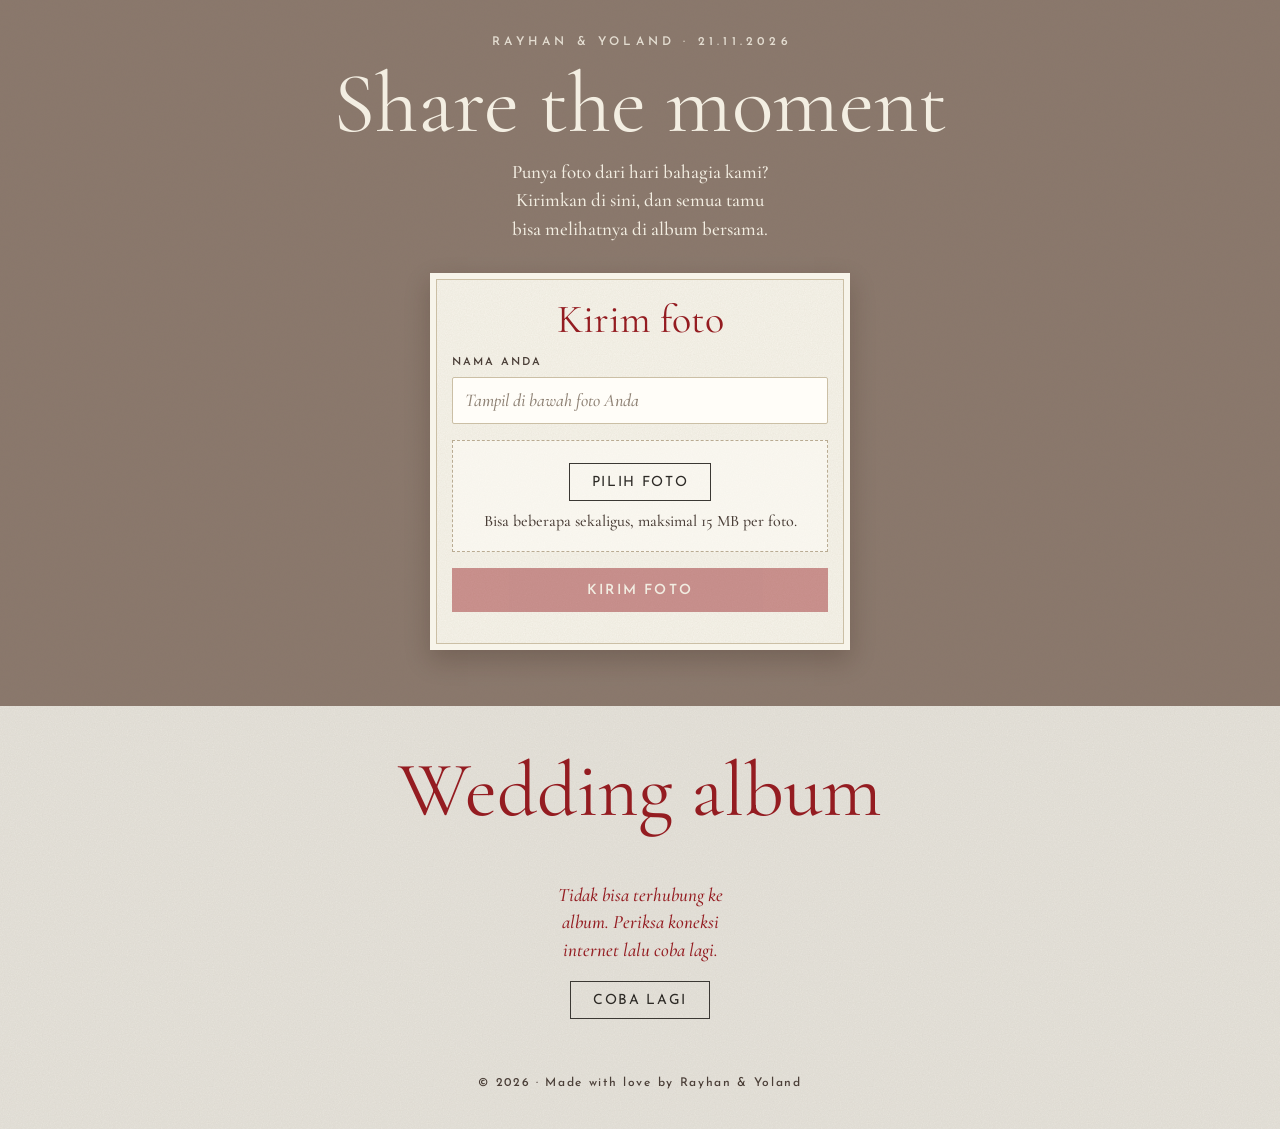
==== gallery/index.html @ 5f7b7e55 "update" ====
<!doctype html>
<html lang="id">
<head>
<meta charset="utf-8">
<meta name="viewport" content="width=device-width,initial-scale=1,viewport-fit=cover">
<title>Wedding Album · Rayhan &amp; Yoland</title>
<meta name="description" content="Kirim dan lihat foto dari pernikahan Rayhan &amp; Yoland, Sabtu 21 November 2026.">
<meta name="theme-color" content="#8a786c">
<meta property="og:title" content="Wedding Album · Rayhan &amp; Yoland">
<meta property="og:description" content="Kirim foto Anda dari hari bahagia kami dan lihat foto dari tamu lainnya.">
<meta property="og:image" content="/pict/og/preview.jpg">
<link rel="preconnect" href="https://fonts.googleapis.com">
<link rel="preconnect" href="https://fonts.gstatic.com" crossorigin>
<link rel="stylesheet" href="https://fonts.googleapis.com/css2?family=Cormorant+Garamond:ital,wght@0,500;0,600;0,700;1,500&family=Courier+Prime&family=Josefin+Sans:wght@400;600&display=swap">
<link rel="preload" href="fonts/Railey.ttf" as="font" type="font/ttf" crossorigin>
<style>
  /* Railey (TypeFairy, free for personal use) is self-hosted in fonts/.
     It has letters, digits, ! and ? only; other punctuation falls back to Cormorant. */
  @font-face {
    font-family: "Railey";
    src: url("fonts/Railey.ttf") format("truetype");
    font-weight: 400;
    font-style: normal;
    font-display: swap;
  }

  /* Same letterpress look as the invitation: taupe, paper, red ink. */
  :root {
    color-scheme: light;
    --taupe: #8a786c;
    --paper: #e6e3db;
    --card: #f7f4ea;
    --polaroid: #f7f4ec;
    --ink: #241c18;
    --ink-soft: #4a3e37;
    --red: #941c21;
    --cream: #f3eee2;
    --line: #cbbfa5;
    --nav-ink: #1e2633;
    --nav-mute: #7b8189;
    --noise: url("data:image/svg+xml,%3Csvg xmlns='http://www.w3.org/2000/svg' width='220' height='220'%3E%3Cfilter id='n'%3E%3CfeTurbulence type='fractalNoise' baseFrequency='.85' numOctaves='2' stitchTiles='stitch'/%3E%3CfeColorMatrix values='0 0 0 0 .22 0 0 0 0 .17 0 0 0 0 .13 0 0 0 .10 0'/%3E%3C/filter%3E%3Crect width='100%25' height='100%25' filter='url(%23n)'/%3E%3C/svg%3E");
    --serif: "Cormorant Garamond", Garamond, "Times New Roman", serif;
    --script: "Railey", "Cormorant Garamond", Garamond, serif;
    --sans: "Josefin Sans", "Gill Sans", "Trebuchet MS", sans-serif;
    --mono: "Courier Prime", "Courier New", monospace;
    box-sizing: border-box;
    padding-top: env(safe-area-inset-top, 0px);
    padding-bottom: env(safe-area-inset-bottom, 0px);
  }
  *, *::before, *::after { box-sizing: inherit; }
  html { scroll-behavior: smooth; scroll-padding-top: calc(64px + env(safe-area-inset-top, 0px)); }
  @media (prefers-reduced-motion: reduce) { html { scroll-behavior: auto; } }
  body {
    margin: 0;
    background: var(--paper) var(--noise);
    color: var(--ink);
    font-family: var(--serif);
    font-size: 18px;
    font-weight: 500;
    line-height: 1.45;
    -webkit-font-smoothing: antialiased;
  }
  h1, h2, p { margin: 0; }
  a { color: inherit; }
  img { max-width: 100%; }
  button { font: inherit; }
  :focus-visible { outline: 2px solid var(--red); outline-offset: 3px; }
  .sr-only {
    position: absolute; width: 1px; height: 1px; padding: 0; margin: -1px;
    overflow: hidden; clip: rect(0 0 0 0); white-space: nowrap; border: 0;
  }
  [hidden] { display: none !important; }

  /* ---------- top bar ---------- */
  .topbar {
    position: sticky;
    top: env(safe-area-inset-top, 0px);
    z-index: 10;
    background: var(--paper);
    border-bottom: 1px solid rgba(36, 28, 24, .06);
    padding-inline: 16px;
  }
  .topbar nav {
    display: flex;
    justify-content: flex-end;
    align-items: center;
    gap: 24px;
    height: 56px;
    max-width: 1100px;
    margin-inline: auto;
    font-family: var(--mono);
    font-size: 21px;
  }
  .topbar a { text-decoration: none; color: var(--nav-mute); }
  .topbar a[aria-current] { color: var(--nav-ink); }
  .topbar a:hover { text-decoration: underline; text-underline-offset: 4px; }

  /* ---------- taupe opening + upload card ---------- */
  .hero {
    background: var(--taupe) var(--noise);
    color: var(--cream);
    padding: 34px 16px 56px;
    text-align: center;
  }
  .eyebrow {
    font-family: var(--sans);
    font-weight: 600;
    font-size: 12px;
    letter-spacing: .35em;
    padding-left: .35em;
    text-transform: uppercase;
    opacity: .85;
  }
  .hero h1 {
    font-family: var(--script);
    font-weight: 400;
    font-size: clamp(46px, 16vw, 86px);
    line-height: 1.05;
    margin-top: 8px;
  }
  .lead {
    max-width: 34ch;
    margin: 8px auto 0;
    font-size: 19px;
    line-height: 1.5;
    text-wrap: balance;
  }

  .upload {
    position: relative;
    max-width: 420px;
    margin: 30px auto 0;
    padding: 26px 22px 22px;
    background: var(--card) var(--noise);
    box-shadow: 0 10px 24px rgba(40, 24, 14, .22), inset 0 0 0 6px var(--card), inset 0 0 0 7px var(--line);
    color: var(--ink);
    text-align: left;
    display: grid;
    gap: 16px;
  }
  .upload h2 {
    font-family: var(--script);
    font-weight: 400;
    color: var(--red);
    font-size: 40px;
    line-height: 1;
    text-align: center;
  }
  .field { display: grid; gap: 6px; }
  .field label {
    font-family: var(--sans);
    font-weight: 600;
    font-size: 11px;
    letter-spacing: .18em;
    text-transform: uppercase;
    color: var(--ink-soft);
  }
  .field input {
    width: 100%;
    font: 500 18px/1.4 var(--serif);
    color: var(--ink);
    background: #fffdf8;
    border: 1px solid var(--line);
    border-radius: 2px;
    padding: 10px 12px;
  }
  .field input::placeholder { color: #8f8275; font-style: italic; }
  .field input:focus { outline: none; border-color: var(--red); box-shadow: 0 0 0 2px rgba(148, 28, 33, .15); }
  .trap { position: absolute; left: -9999px; width: 1px; height: 1px; overflow: hidden; }

  .drop {
    display: grid;
    justify-items: center;
    gap: 10px;
    padding: 22px 16px 18px;
    border: 1.5px dashed #b9ab92;
    background: rgba(255, 253, 248, .55);
    text-align: center;
    transition: background-color .2s ease, border-color .2s ease;
  }
  .drop.is-over { border-color: var(--red); background: rgba(148, 28, 33, .06); }
  .line-btn {
    display: inline-block;
    background: transparent;
    border: 1.5px solid #3b3833;
    color: #2d2a26;
    font-family: var(--sans);
    font-weight: 400;
    font-size: 14px;
    letter-spacing: .12em;
    text-transform: uppercase;
    line-height: 1;
    padding: 12px 22px 10px;
    cursor: pointer;
    text-decoration: none;
    transition: background-color .2s ease, color .2s ease;
  }
  .line-btn:hover { background: #3b3833; color: #efead3; }
  #files:focus-visible + .line-btn { outline: 2px solid var(--red); outline-offset: 3px; }
  .drop.is-locked .line-btn { opacity: .45; pointer-events: none; }
  .drop-hint { font-size: 16px; line-height: 1.35; color: var(--ink-soft); }

  .queue { list-style: none; margin: 0; padding: 0; display: grid; gap: 8px; }
  .queue:empty { display: none; }
  .q {
    position: relative;
    display: grid;
    grid-template-columns: 52px minmax(0, 1fr) auto;
    gap: 12px;
    align-items: center;
    padding: 6px 6px 6px 6px;
    background: #fffdf8;
    border: 1px solid #e2d8c4;
    overflow: hidden;
  }
  .q img { width: 52px; height: 52px; object-fit: cover; display: block; background: #d8d2c6; }
  .q-name { font-size: 16px; line-height: 1.2; overflow: hidden; text-overflow: ellipsis; white-space: nowrap; }
  .q-state {
    margin-top: 4px;
    font-family: var(--sans);
    font-size: 11px;
    letter-spacing: .12em;
    text-transform: uppercase;
    color: var(--ink-soft);
  }
  .q.is-fail .q-state { color: var(--red); text-transform: none; letter-spacing: .02em; font-size: 12px; }
  .q.is-done .q-state::before { content: "✓ "; }
  .q-x {
    width: 40px;
    height: 40px;
    display: grid;
    place-items: center;
    border: 0;
    border-radius: 50%;
    background: none;
    color: var(--ink-soft);
    cursor: pointer;
  }
  .q-x:hover { background: rgba(36, 28, 24, .06); }
  .q-x svg { width: 16px; height: 16px; }
  .q.is-sending::after {
    content: "";
    position: absolute;
    left: 0;
    bottom: 0;
    height: 2px;
    width: 40%;
    background: var(--red);
    animation: slide 1.1s ease-in-out infinite;
  }
  @keyframes slide { from { transform: translateX(-100%); } to { transform: translateX(250%); } }
  @media (prefers-reduced-motion: reduce) { .q.is-sending::after { animation: none; width: 100%; opacity: .5; } }

  .send-btn {
    width: 100%;
    border: 0;
    background: var(--red);
    color: var(--cream);
    font-family: var(--sans);
    font-weight: 600;
    font-size: 14px;
    letter-spacing: .16em;
    text-transform: uppercase;
    line-height: 1;
    padding: 16px 16px 14px;
    cursor: pointer;
    box-shadow: 0 4px 10px rgba(100, 18, 22, .25);
    transition: background-color .2s ease, opacity .2s ease;
  }
  .send-btn:hover:not(:disabled) { background: #7c151a; }
  .send-btn:disabled { opacity: .45; cursor: default; box-shadow: none; }
  .status { min-height: 1.45em; text-align: center; font-style: italic; font-size: 17px; color: var(--ink-soft); }
  .status:empty { min-height: 0; margin-top: -16px; }
  .status.is-err { color: var(--red); font-style: normal; font-size: 16px; }

  /* ---------- album ---------- */
  .album { padding: 44px 16px 48px; }
  .album-title {
    font-family: var(--script);
    font-weight: 400;
    color: var(--red);
    font-size: clamp(50px, 16vw, 78px);
    line-height: 1.05;
    text-align: center;
  }
  .hint {
    min-height: 1.4em;
    margin: 4px 0 24px;
    text-align: center;
    font-family: var(--sans);
    font-size: 12px;
    letter-spacing: .18em;
    text-transform: uppercase;
    color: var(--ink-soft);
  }
  .grid {
    display: grid;
    grid-template-columns: repeat(2, minmax(0, 1fr));
    gap: 22px 16px;
    max-width: 980px;
    margin-inline: auto;
  }
  @media (min-width: 560px) { .grid { grid-template-columns: repeat(3, minmax(0, 1fr)); gap: 30px 24px; } }
  @media (min-width: 880px) { .grid { grid-template-columns: repeat(4, minmax(0, 1fr)); } }

  .shot {
    margin: 0;
    padding: 8px 8px 0;
    background: var(--polaroid);
    box-shadow: 0 6px 14px rgba(40, 24, 14, .22);
    transform: rotate(var(--r, 0deg));
    cursor: zoom-in;
    transition: transform .25s ease, box-shadow .25s ease;
  }
  .shot:nth-child(odd) { --r: -1.6deg; }
  .shot:nth-child(even) { --r: 1.2deg; }
  .shot:nth-child(3n) { --r: .4deg; }
  .shot:hover, .shot:focus-visible { transform: rotate(0deg) scale(1.03); box-shadow: 0 12px 24px rgba(40, 24, 14, .3); }
  .ph { position: relative; aspect-ratio: 4 / 5; overflow: hidden; background: #d8d2c6 var(--noise); }
  .ph img { display: block; width: 100%; height: 100%; object-fit: cover; }
  .ph.is-pending img { display: none; }
  .ph.is-pending::after {
    content: "Foto sedang diproses Google Drive";
    position: absolute;
    inset: 0;
    display: grid;
    place-items: center;
    padding: 12px;
    text-align: center;
    font-family: var(--sans);
    font-size: 11px;
    letter-spacing: .12em;
    line-height: 1.5;
    text-transform: uppercase;
    color: var(--ink-soft);
  }
  .shot figcaption {
    height: 42px;
    padding: 0 6px;
    line-height: 44px;
    text-align: center;
    font-family: var(--script);
    font-size: 22px;
    color: var(--red);
    white-space: nowrap;
    overflow: hidden;
    text-overflow: ellipsis;
  }
  .shot.is-skeleton { cursor: default; box-shadow: 0 6px 14px rgba(40, 24, 14, .12); }
  .shot.is-skeleton .ph { animation: breathe 1.6s ease-in-out infinite; }
  @keyframes breathe { 50% { opacity: .55; } }
  @media (prefers-reduced-motion: reduce) {
    .shot { transition: none; }
    .shot.is-skeleton .ph { animation: none; }
  }

  .note {
    max-width: 30ch;
    margin: 4px auto 0;
    text-align: center;
    font-style: italic;
    font-size: 19px;
    line-height: 1.45;
    text-wrap: balance;
  }
  .note .line-btn { margin-top: 18px; font-style: normal; }
  .note.is-err { color: var(--red); }
  .more { display: flex; justify-content: center; margin-top: 36px; }

  .foot {
    padding: 8px 16px 36px;
    text-align: center;
    font-family: var(--sans);
    font-size: 12px;
    letter-spacing: .14em;
    color: var(--ink-soft);
  }

  /* ---------- photo preview ---------- */
  .lb-open { overflow: hidden; }
  .lightbox {
    position: fixed;
    inset: 0;
    z-index: 60;
    display: grid;
    grid-template-columns: auto minmax(0, 1fr) auto;
    grid-template-areas: "prev frame next";
    align-items: center;
    align-content: center;
    gap: 14px;
    padding: calc(64px + env(safe-area-inset-top, 0px)) 16px calc(28px + env(safe-area-inset-bottom, 0px));
    background: rgba(28, 20, 16, .92);
    opacity: 0;
    transition: opacity .25s ease;
  }
  .lightbox.is-open { opacity: 1; }
  .lb-frame {
    grid-area: frame;
    justify-self: center;
    width: fit-content;
    max-width: min(100%, 620px);
    margin: 0;
    padding: 12px 12px 14px;
    background: var(--polaroid);
    box-shadow: 0 22px 50px rgba(0, 0, 0, .45);
    transform: scale(.94) rotate(-1deg);
    transition: transform .3s cubic-bezier(.2, .7, .2, 1);
    touch-action: pan-y;
  }
  .lightbox.is-open .lb-frame { transform: none; }
  .lb-media {
    display: grid;
    place-items: center;
    min-width: min(240px, 70vw);
    min-height: 240px;
    background: #d8d2c6;
  }
  .lb-media.is-loaded { min-width: 0; min-height: 0; background: none; }
  .lb-media img {
    display: block;
    width: auto;
    height: auto;
    max-width: 100%;
    max-height: calc(100vh - 230px);
    max-height: calc(100dvh - 230px);
  }
  .lb-cap { display: flex; justify-content: space-between; align-items: baseline; gap: 14px; padding-top: 10px; }
  .lb-title { min-width: 0; font-family: var(--script); font-size: 30px; line-height: 1.1; color: var(--red); overflow: hidden; text-overflow: ellipsis; white-space: nowrap; }
  .lb-meta { flex: none; display: flex; align-items: baseline; gap: 14px; font-family: var(--sans); font-size: 12px; letter-spacing: .16em; color: var(--ink-soft); font-variant-numeric: tabular-nums; }
  .lb-meta a { text-transform: uppercase; text-underline-offset: 3px; }
  .lb-btn {
    width: 46px;
    height: 46px;
    display: grid;
    place-items: center;
    border-radius: 50%;
    border: 1px solid rgba(243, 238, 226, .4);
    background: rgba(243, 238, 226, .12);
    color: var(--cream);
    cursor: pointer;
    transition: background-color .2s ease;
  }
  .lb-btn:hover { background: rgba(243, 238, 226, .26); }
  .lb-btn svg { width: 20px; height: 20px; }
  .lb-prev { grid-area: prev; }
  .lb-next { grid-area: next; }
  .lb-close { position: absolute; top: calc(12px + env(safe-area-inset-top, 0px)); right: 16px; }
  @media (max-width: 600px) {
    .lightbox { grid-template-columns: 1fr 1fr; grid-template-areas: "frame frame" "prev next"; row-gap: 18px; }
    .lb-media img { max-height: calc(100vh - 270px); max-height: calc(100dvh - 270px); }
    .lb-prev { justify-self: end; margin-right: 10px; }
    .lb-next { justify-self: start; margin-left: 10px; }
  }
  @media (prefers-reduced-motion: reduce) { .lightbox, .lb-frame { transition: none; } }
</style>
</head>
<body>
<main>
  <section class="hero" aria-labelledby="judul">
    <p class="eyebrow">Rayhan &amp; Yoland · 21.11.2026</p>
    <h1 id="judul">Share the moment</h1>
    <p class="lead">Punya foto dari hari bahagia kami? Kirimkan di sini, dan semua tamu bisa melihatnya di album bersama.</p>

    <form class="upload" id="upload" novalidate>
      <h2>Kirim foto</h2>
      <div class="field">
        <label for="by">Nama Anda</label>
        <input id="by" name="by" maxlength="40" autocomplete="name" placeholder="Tampil di bawah foto Anda">
      </div>
      <div class="trap" aria-hidden="true">
        <label>Website <input id="website" name="website" tabindex="-1" autocomplete="off"></label>
      </div>
      <div class="drop" id="drop">
        <input type="file" id="files" accept="image/*" multiple class="sr-only">
        <label for="files" class="line-btn">Pilih foto</label>
        <p class="drop-hint">Bisa beberapa sekaligus, maksimal 15 MB per foto.</p>
      </div>
      <ul class="queue" id="queue" aria-label="Foto yang akan dikirim"></ul>
      <button type="submit" class="send-btn" id="send" disabled>Kirim foto</button>
      <p class="status" id="status" role="status" aria-live="polite"></p>
    </form>
  </section>

  <section class="album" id="album" aria-labelledby="album-title">
    <h2 class="album-title" id="album-title">Wedding album</h2>
    <p class="hint" id="hint" aria-live="polite">Memuat foto…</p>
    <div class="grid" id="grid"></div>
    <div class="note" id="empty" hidden>
      Album masih kosong. Jadilah tamu pertama yang mengirim foto.
      <div><a class="line-btn" href="#upload">Kirim foto</a></div>
    </div>
    <div class="note is-err" id="error" hidden>
      <span id="error-text"></span>
      <div><button type="button" class="line-btn" id="retry">Coba lagi</button></div>
    </div>
    <div class="more" id="more" hidden><button type="button" class="line-btn" id="more-btn">Tampilkan lebih banyak</button></div>
  </section>
</main>

<footer class="foot">© 2026 · Made with love by Rayhan &amp; Yoland</footer>

<div class="lightbox" id="lightbox" role="dialog" aria-modal="true" aria-label="Pratinjau foto" hidden>
  <button type="button" class="lb-btn lb-close" id="lb-close" aria-label="Tutup pratinjau">
    <svg viewBox="0 0 24 24" fill="none" stroke="currentColor" stroke-width="1.8" stroke-linecap="round"><path d="M6 6l12 12M18 6L6 18"/></svg>
  </button>
  <button type="button" class="lb-btn lb-prev" id="lb-prev" aria-label="Foto sebelumnya">
    <svg viewBox="0 0 24 24" fill="none" stroke="currentColor" stroke-width="1.8" stroke-linecap="round" stroke-linejoin="round"><path d="M15 5l-7 7 7 7"/></svg>
  </button>
  <figure class="lb-frame" id="lb-frame">
    <div class="lb-media" id="lb-media"></div>
    <figcaption class="lb-cap">
      <span class="lb-title" id="lb-title"></span>
      <span class="lb-meta"><span id="lb-count"></span><a id="lb-download" href="#" target="_blank" rel="noopener">Unduh</a></span>
    </figcaption>
  </figure>
  <button type="button" class="lb-btn lb-next" id="lb-next" aria-label="Foto berikutnya">
    <svg viewBox="0 0 24 24" fill="none" stroke="currentColor" stroke-width="1.8" stroke-linecap="round" stroke-linejoin="round"><path d="M9 5l7 7-7 7"/></svg>
  </button>
</div>

<script>
(function () {
  'use strict';

  /* ===== Isi dengan URL Web App dari Google Apps Script (berakhiran /exec) ===== */
  var SCRIPT_URL = 'https://script.google.com/macros/s/AKfycbwrstZD3DiAFecCgFv982mvW236IV2yHUVT1MUY9mIwEuDF06MloZi5ha2FQoRrLtN7/exec';

  var MAX_BYTES = 15 * 1024 * 1024;
  var MAX_EDGE = 2400;      // sisi terpanjang setelah dikecilkan
  var JPEG_QUALITY = 0.86;
  var PAGE = 24;            // jumlah foto per halaman album
  var configured = /^https:\/\/script\.google\.com\/macros\/s\/[^/]+\/exec/.test(SCRIPT_URL);

  var $ = function (id) { return document.getElementById(id); };
  var form = $('upload'), byInput = $('by'), trap = $('website'), fileInput = $('files');
  var drop = $('drop'), queueEl = $('queue'), sendBtn = $('send'), statusEl = $('status');
  var grid = $('grid'), hint = $('hint'), emptyEl = $('empty'), errorEl = $('error'), errorText = $('error-text');
  var moreEl = $('more');

  var queue = [];   // {file, url, li, state}
  var items = [];   // {id, by, time, local}
  var shown = PAGE;
  var busy = false;
  var lastLoad = 0;
  var uid = 0;

  /* ---------- server ---------- */
  function api(payload) {
    var req = payload
      ? fetch(SCRIPT_URL, { method: 'POST', headers: { 'Content-Type': 'text/plain;charset=utf-8' }, body: JSON.stringify(payload) })
      : fetch(SCRIPT_URL + '?t=' + Date.now());
    return req.then(function (res) { return res.text(); }, function () {
      throw new Error('Tidak bisa terhubung ke album. Periksa koneksi internet lalu coba lagi.');
    }).then(function (text) {
      var data;
      try { data = JSON.parse(text); } catch (e) {
        throw new Error('Album belum bisa diakses. Pastikan Apps Script di-deploy dengan akses "Anyone".');
      }
      if (!data.ok) throw new Error(data.error || 'Permintaan ditolak oleh server album.');
      return data;
    });
  }

  /* ---------- Drive image URLs ---------- */
  function driveThumb(id, w) { return 'https://drive.google.com/thumbnail?id=' + encodeURIComponent(id) + '&sz=w' + w; }
  function driveAlt(id, w) { return 'https://lh3.googleusercontent.com/d/' + encodeURIComponent(id) + '=w' + w; }
  function driveDownload(id) { return 'https://drive.google.com/uc?export=download&id=' + encodeURIComponent(id); }

  function setImage(img, it, w, onFail) {
    img.referrerPolicy = 'no-referrer';
    if (it.local) { img.src = it.local; return; }
    var step = 0;
    img.onerror = function () {
      step++;
      if (step === 1) img.src = driveAlt(it.id, w);
      else { img.onerror = null; if (onFail) onFail(); }
    };
    img.src = driveThumb(it.id, w);
  }

  /* ---------- album ---------- */
  function skeleton() {
    grid.innerHTML = '';
    for (var i = 0; i < 4; i++) {
      var fig = document.createElement('figure');
      fig.className = 'shot is-skeleton';
      fig.setAttribute('aria-hidden', 'true');
      fig.innerHTML = '<div class="ph"></div><figcaption></figcaption>';
      grid.appendChild(fig);
    }
  }

  function card(it, i) {
    var fig = document.createElement('figure');
    fig.className = 'shot';
    fig.tabIndex = 0;
    fig.setAttribute('role', 'button');
    fig.setAttribute('data-index', i);
    fig.setAttribute('aria-label', 'Lihat foto' + (it.by ? ' dari ' + it.by : '') + ', ' + (i + 1) + ' dari ' + items.length);
    var ph = document.createElement('div');
    ph.className = 'ph';
    var img = document.createElement('img');
    img.alt = '';
    img.loading = 'lazy';
    img.decoding = 'async';
    setImage(img, it, 640, function () { ph.classList.add('is-pending'); });
    ph.appendChild(img);
    var cap = document.createElement('figcaption');
    cap.textContent = it.by;
    fig.appendChild(ph);
    fig.appendChild(cap);
    return fig;
  }

  function renderAlbum() {
    errorEl.hidden = true;
    grid.innerHTML = '';
    var frag = document.createDocumentFragment();
    items.slice(0, shown).forEach(function (it, i) { frag.appendChild(card(it, i)); });
    grid.appendChild(frag);
    emptyEl.hidden = items.length > 0;
    moreEl.hidden = items.length <= shown;
    hint.textContent = items.length ? items.length + ' foto · ketuk untuk melihat lebih dekat' : '';
  }

  function showError(msg) {
    grid.innerHTML = '';
    hint.textContent = '';
    emptyEl.hidden = true;
    moreEl.hidden = true;
    errorText.textContent = msg;
    errorEl.hidden = false;
  }

  function loadAlbum(quiet) {
    if (!configured) {
      showError('Album belum terhubung ke Google Drive. Isi SCRIPT_URL di file ini dengan URL Web App dari Apps Script.');
      $('retry').hidden = true;
      return Promise.resolve();
    }
    if (!quiet) { skeleton(); hint.textContent = 'Memuat foto…'; errorEl.hidden = true; emptyEl.hidden = true; }
    return api(null).then(function (data) {
      var locals = {};
      items.forEach(function (it) { if (it.local) locals[it.id] = it.local; });
      items = (data.items || []).map(function (it) {
        var id = String(it.id);
        return { id: id, by: String(it.by || ''), time: Number(it.time) || 0, local: locals[id] || null };
      });
      lastLoad = Date.now();
      renderAlbum();
    }, function (err) {
      if (!quiet || !items.length) showError(err.message);
    });
  }

  $('retry').addEventListener('click', function () { loadAlbum(false); });
  $('more-btn').addEventListener('click', function () {
    var first = shown;
    shown += PAGE;
    renderAlbum();
    var next = grid.children[first];
    if (next) next.focus({ preventScroll: true });
  });
  document.addEventListener('visibilitychange', function () {
    if (document.visibilityState === 'visible' && configured && !busy && Date.now() - lastLoad > 60000) loadAlbum(true);
  });

  /* ---------- picking photos ---------- */
  function isImage(file) {
    return /^image\//.test(file.type) || /\.(jpe?g|png|webp|gif|heic|heif)$/i.test(file.name);
  }
  function typeOf(file) {
    if (file.type) return file.type.toLowerCase();
    var ext = (file.name.split('.').pop() || '').toLowerCase();
    return { jpg: 'image/jpeg', jpeg: 'image/jpeg', png: 'image/png', webp: 'image/webp', gif: 'image/gif', heic: 'image/heic', heif: 'image/heif' }[ext] || '';
  }
  function sizeLabel(n) { return n >= 1048576 ? (n / 1048576).toFixed(1).replace('.', ',') + ' MB' : Math.max(1, Math.round(n / 1024)) + ' KB'; }

  function setState(q, state, text) {
    q.state = state;
    q.li.className = 'q is-' + state;
    q.li.querySelector('.q-state').textContent = text;
    q.li.querySelector('.q-x').hidden = state === 'sending' || state === 'done';
  }

  function addFiles(list) {
    var skipped = 0;
    Array.prototype.forEach.call(list, function (file) {
      if (!isImage(file)) { skipped++; return; }
      var q = { file: file, url: URL.createObjectURL(file), state: 'ready', key: ++uid };
      var li = document.createElement('li');
      li.innerHTML =
        '<img alt=""><div><div class="q-name"></div><div class="q-state"></div></div>' +
        '<button type="button" class="q-x"><svg viewBox="0 0 24 24" fill="none" stroke="currentColor" stroke-width="1.8" stroke-linecap="round"><path d="M6 6l12 12M18 6L6 18"/></svg></button>';
      li.querySelector('img').src = q.url;
      li.querySelector('.q-name').textContent = file.name;
      var x = li.querySelector('.q-x');
      x.setAttribute('aria-label', 'Hapus ' + file.name + ' dari daftar');
      x.addEventListener('click', function () { removeFromQueue(q); fileInput.focus(); });
      q.li = li;
      queue.push(q);
      queueEl.appendChild(li);
      setState(q, 'ready', file.size > MAX_BYTES && !/jpeg|png|webp/.test(typeOf(file)) ? 'Terlalu besar, maks 15 MB' : sizeLabel(file.size));
    });
    updateSend();
    if (skipped) say(skipped + ' file dilewati karena bukan foto.', true);
    else say('');
  }

  function removeFromQueue(q) {
    queue = queue.filter(function (o) { return o !== q; });
    if (q.state !== 'done') URL.revokeObjectURL(q.url);
    q.li.remove();
    updateSend();
  }

  function pending() { return queue.filter(function (q) { return q.state === 'ready' || q.state === 'fail'; }); }

  function updateSend() {
    var n = pending().length;
    sendBtn.disabled = busy || n === 0 || !configured;
    sendBtn.textContent = busy ? 'Mengirim…' : (n > 1 ? 'Kirim ' + n + ' foto' : 'Kirim foto');
  }

  function say(text, isErr) {
    statusEl.textContent = text;
    statusEl.classList.toggle('is-err', !!isErr);
  }

  fileInput.addEventListener('change', function () {
    if (fileInput.files && fileInput.files.length) addFiles(fileInput.files);
    fileInput.value = '';
  });
  ['dragenter', 'dragover'].forEach(function (t) {
    drop.addEventListener(t, function (e) { e.preventDefault(); if (!busy) drop.classList.add('is-over'); });
  });
  ['dragleave', 'drop'].forEach(function (t) {
    drop.addEventListener(t, function (e) { e.preventDefault(); drop.classList.remove('is-over'); });
  });
  drop.addEventListener('drop', function (e) {
    if (!busy && e.dataTransfer && e.dataTransfer.files.length) addFiles(e.dataTransfer.files);
  });

  /* ---------- preparing + sending ---------- */
  function loadImg(url) {
    return new Promise(function (resolve, reject) {
      var img = new Image();
      img.onload = function () { resolve(img); };
      img.onerror = reject;
      img.src = url;
    });
  }
  function toBase64(blob) {
    return new Promise(function (resolve, reject) {
      var r = new FileReader();
      r.onload = function () { resolve(String(r.result).split(',')[1] || ''); };
      r.onerror = function () { reject(new Error('Foto tidak bisa dibaca.')); };
      r.readAsDataURL(blob);
    });
  }

  // Shrink large JPG/PNG/WEBP so uploads stay fast on mobile data.
  function prepare(q) {
    var file = q.file, type = typeOf(file);
    var shrink = /^image\/(jpeg|png|webp)$/.test(type)
      ? loadImg(q.url).then(function (img) {
          var w = img.naturalWidth, h = img.naturalHeight;
          var scale = Math.min(1, MAX_EDGE / Math.max(w, h));
          if (scale === 1 && file.size < 1.5 * 1048576) return null;
          var c = document.createElement('canvas');
          c.width = Math.round(w * scale);
          c.height = Math.round(h * scale);
          var ctx = c.getContext('2d');
          ctx.fillStyle = '#ffffff';
          ctx.fillRect(0, 0, c.width, c.height);
          ctx.drawImage(img, 0, 0, c.width, c.height);
          return new Promise(function (res) { c.toBlob(res, 'image/jpeg', JPEG_QUALITY); });
        }).catch(function () { return null; })
      : Promise.resolve(null);

    return shrink.then(function (out) {
      var blob = file, outType = type;
      if (out && out.size < file.size) { blob = out; outType = 'image/jpeg'; }
      if (blob.size > MAX_BYTES) throw new Error('Ukuran foto lebih dari 15 MB.');
      if (!outType) throw new Error('Jenis file tidak dikenali.');
      var base = file.name.replace(/\.[^.]+$/, '') || 'foto';
      var name = outType === 'image/jpeg' && blob !== file ? base + '.jpg' : file.name;
      return toBase64(blob).then(function (data) { return { name: name, type: outType, data: data }; });
    });
  }

  form.addEventListener('submit', function (e) {
    e.preventDefault();
    if (busy || !configured) return;
    var todo = pending();
    if (!todo.length) return;
    busy = true;
    byInput.disabled = true;
    drop.classList.add('is-locked');
    fileInput.disabled = true;
    updateSend();

    var by = byInput.value.trim();
    var ok = 0, fail = 0, i = 0;

    function next() {
      if (i >= todo.length) return Promise.resolve();
      var q = todo[i++];
      say('Mengirim ' + i + ' dari ' + todo.length + ' foto…');
      setState(q, 'sending', 'Menyiapkan…');
      return prepare(q).then(function (p) {
        setState(q, 'sending', 'Mengunggah…');
        return api({ by: by, name: p.name, type: p.type, data: p.data, website: trap.value });
      }).then(function (res) {
        ok++;
        setState(q, 'done', 'Terkirim');
        if (res.item && res.item.id) {
          items.unshift({ id: String(res.item.id), by: String(res.item.by || by), time: Number(res.item.time) || Date.now(), local: q.url });
          renderAlbum();
        }
      }, function (err) {
        fail++;
        setState(q, 'fail', err.message || 'Gagal mengirim.');
      }).then(next);
    }

    next().then(function () {
      busy = false;
      byInput.disabled = false;
      fileInput.disabled = false;
      drop.classList.remove('is-locked');
      if (fail && ok) say(ok + ' foto terkirim, ' + fail + ' gagal. Tekan Kirim lagi untuk mencoba ulang yang gagal.', true);
      else if (fail) say('Foto belum terkirim. Periksa pesan di daftar lalu tekan Kirim untuk mencoba lagi.', true);
      else say('Terima kasih! ' + ok + ' foto sudah masuk ke album.');
      setTimeout(function () {
        queue.filter(function (q) { return q.state === 'done'; }).forEach(function (q) {
          queue = queue.filter(function (o) { return o !== q; });
          q.li.remove();
        });
        updateSend();
      }, 2500);
      updateSend();
      if (ok) loadAlbum(true);
    });
  });

  /* ---------- preview ---------- */
  var root = document.documentElement;
  var lb = $('lightbox'), lbMedia = $('lb-media'), lbTitle = $('lb-title'), lbCount = $('lb-count');
  var lbDownload = $('lb-download'), lbFrame = $('lb-frame');
  var current = 0, opener = null;
  var reduceMotion = window.matchMedia && window.matchMedia('(prefers-reduced-motion: reduce)').matches;

  function show(i, dir) {
    if (!items.length) return;
    current = (i + items.length) % items.length;
    var it = items[current];
    var img = document.createElement('img');
    img.alt = it.by ? 'Foto dari ' + it.by : 'Foto tamu';
    lbMedia.classList.remove('is-loaded');
    img.addEventListener('load', function () { lbMedia.classList.add('is-loaded'); });
    setImage(img, it, 1600, null);
    lbMedia.innerHTML = '';
    lbMedia.appendChild(img);
    lbTitle.textContent = it.by;
    lbCount.textContent = (current + 1) + ' / ' + items.length;
    lbDownload.href = driveDownload(it.id);
    if (dir && !reduceMotion && lbMedia.animate) {
      lbMedia.animate([{ opacity: 0, transform: 'translateX(' + (dir * 18) + 'px)' }, { opacity: 1, transform: 'none' }], { duration: 260, easing: 'ease-out' });
    }
  }
  function openPreview(i, from) {
    opener = from || null;
    show(i, 0);
    lb.hidden = false;
    root.classList.add('lb-open');
    requestAnimationFrame(function () { requestAnimationFrame(function () { lb.classList.add('is-open'); }); });
    $('lb-close').focus({ preventScroll: true });
  }
  function closePreview() {
    lb.classList.remove('is-open');
    root.classList.remove('lb-open');
    setTimeout(function () { lb.hidden = true; lbMedia.innerHTML = ''; }, reduceMotion ? 0 : 250);
    if (opener && document.contains(opener)) opener.focus({ preventScroll: true });
  }
  grid.addEventListener('click', function (e) {
    var shot = e.target.closest('.shot:not(.is-skeleton)');
    if (shot) openPreview(+shot.getAttribute('data-index'), shot);
  });
  grid.addEventListener('keydown', function (e) {
    var shot = e.target.closest('.shot:not(.is-skeleton)');
    if (shot && (e.key === 'Enter' || e.key === ' ')) { e.preventDefault(); openPreview(+shot.getAttribute('data-index'), shot); }
  });
  $('lb-close').addEventListener('click', closePreview);
  $('lb-prev').addEventListener('click', function () { show(current - 1, -1); });
  $('lb-next').addEventListener('click', function () { show(current + 1, 1); });
  lb.addEventListener('click', function (e) { if (e.target === lb) closePreview(); });
  document.addEventListener('keydown', function (e) {
    if (lb.hidden) return;
    if (e.key === 'Escape') closePreview();
    else if (e.key === 'ArrowLeft') show(current - 1, -1);
    else if (e.key === 'ArrowRight') show(current + 1, 1);
    else if (e.key === 'Tab') {
      var f = lb.querySelectorAll('button, a[href]');
      var first = f[0], last = f[f.length - 1];
      if (e.shiftKey && document.activeElement === first) { e.preventDefault(); last.focus(); }
      else if (!e.shiftKey && document.activeElement === last) { e.preventDefault(); first.focus(); }
    }
  });
  var startX = null;
  lbFrame.addEventListener('pointerdown', function (e) { startX = e.clientX; });
  lbFrame.addEventListener('pointerup', function (e) {
    if (startX === null) return;
    var dx = e.clientX - startX;
    startX = null;
    if (Math.abs(dx) > 40) show(current + (dx < 0 ? 1 : -1), dx < 0 ? 1 : -1);
  });

  /* ---------- start ---------- */
  if (!configured) {
    say('Album belum terhubung. Upload aktif setelah SCRIPT_URL diisi.', true);
    drop.classList.add('is-locked');
    fileInput.disabled = true;
  }
  updateSend();
  loadAlbum(false);
})();
</script>
</body>
</html>
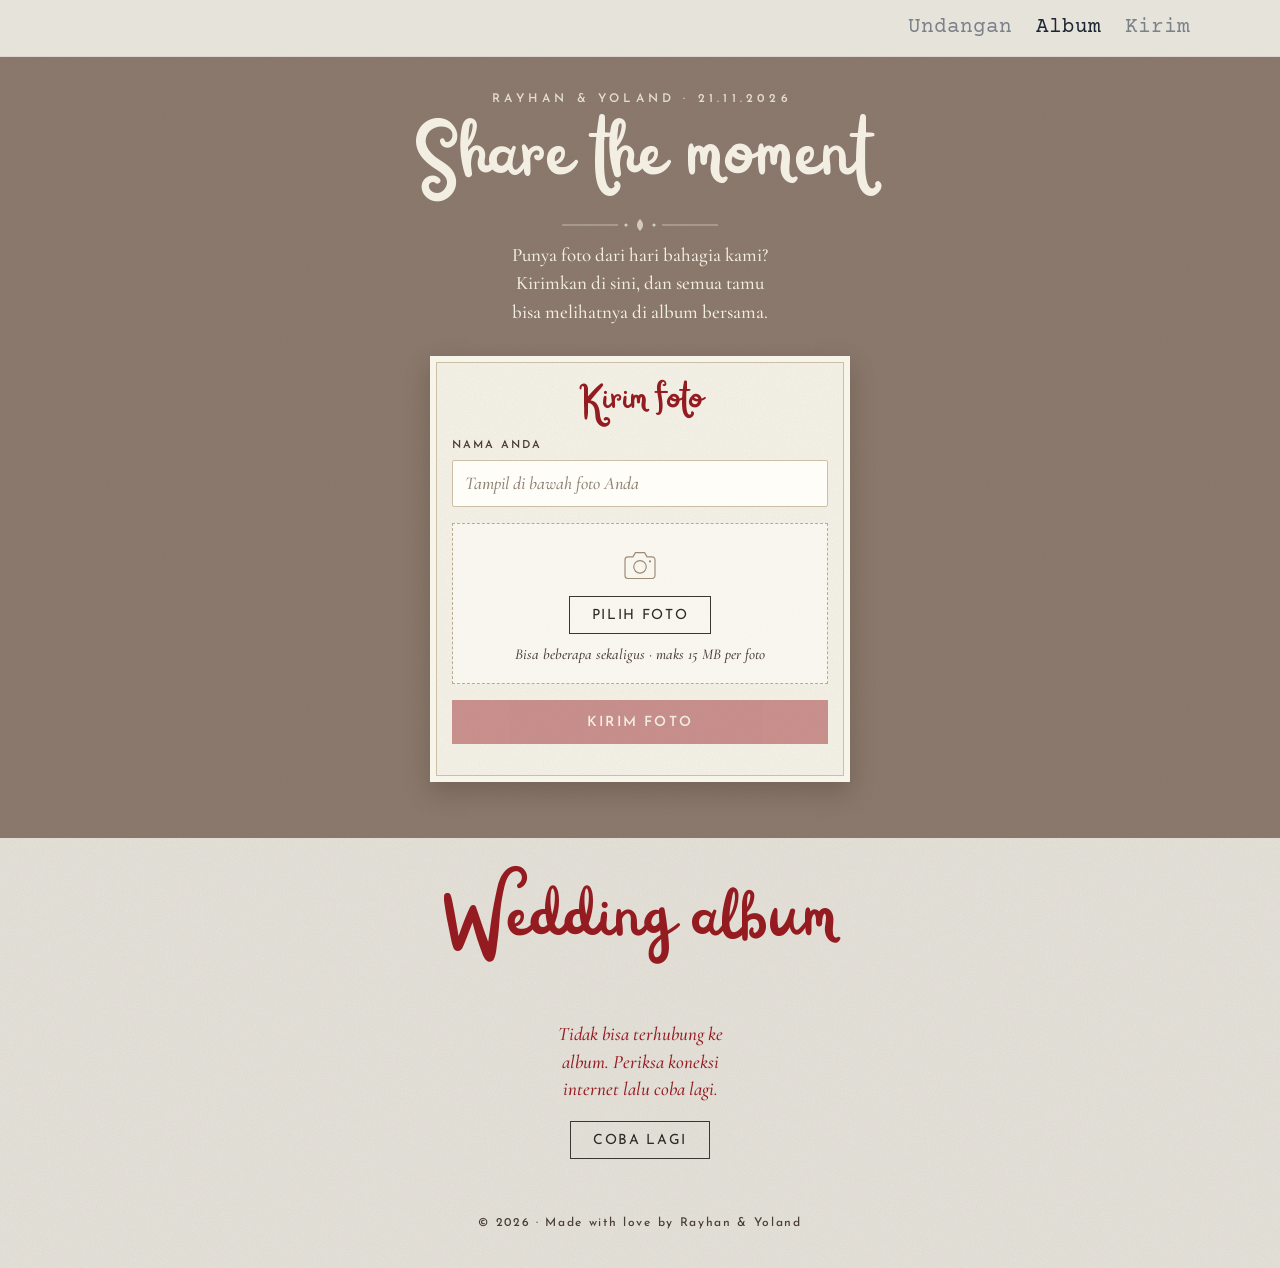
==== commit 21a9ddbc: "update" ====
--- a/gallery/index.html
+++ b/gallery/index.html
@@ -12,13 +12,13 @@
 <link rel="preconnect" href="https://fonts.googleapis.com">
 <link rel="preconnect" href="https://fonts.gstatic.com" crossorigin>
 <link rel="stylesheet" href="https://fonts.googleapis.com/css2?family=Cormorant+Garamond:ital,wght@0,500;0,600;0,700;1,500&family=Courier+Prime&family=Josefin+Sans:wght@400;600&display=swap">
-<link rel="preload" href="fonts/Railey.ttf" as="font" type="font/ttf" crossorigin>
+<link rel="preload" href="/fonts/Railey.ttf" as="font" type="font/ttf" crossorigin>
 <style>
-  /* Railey (TypeFairy, free for personal use) is self-hosted in fonts/.
+  /* Railey (TypeFairy, free for personal use) is self-hosted in /fonts (repo root).
      It has letters, digits, ! and ? only; other punctuation falls back to Cormorant. */
   @font-face {
     font-family: "Railey";
-    src: url("fonts/Railey.ttf") format("truetype");
+    src: url("/fonts/Railey.ttf") format("truetype");
     font-weight: 400;
     font-style: normal;
     font-display: swap;
@@ -93,6 +93,7 @@
   }
   .topbar a { text-decoration: none; color: var(--nav-mute); }
   .topbar a[aria-current] { color: var(--nav-ink); }
+  @media (max-width: 380px) { .topbar nav { gap: 18px; font-size: 19px; } }
   .topbar a:hover { text-decoration: underline; text-underline-offset: 4px; }
 
   /* ---------- taupe opening + upload card ---------- */
@@ -118,6 +119,7 @@
     line-height: 1.05;
     margin-top: 8px;
   }
+  .flourish { display: block; width: 160px; height: 16px; margin: 10px auto 4px; opacity: .7; }
   .lead {
     max-width: 34ch;
     margin: 8px auto 0;
@@ -178,6 +180,7 @@
     text-align: center;
     transition: background-color .2s ease, border-color .2s ease;
   }
+  .drop-ico { width: 40px; height: 40px; color: #9c8a78; }
   .drop.is-over { border-color: var(--red); background: rgba(148, 28, 33, .06); }
   .line-btn {
     display: inline-block;
@@ -198,7 +201,7 @@
   .line-btn:hover { background: #3b3833; color: #efead3; }
   #files:focus-visible + .line-btn { outline: 2px solid var(--red); outline-offset: 3px; }
   .drop.is-locked .line-btn { opacity: .45; pointer-events: none; }
-  .drop-hint { font-size: 16px; line-height: 1.35; color: var(--ink-soft); }
+  .drop-hint { font-size: 15px; line-height: 1.35; color: var(--ink-soft); font-style: italic; text-wrap: balance; }
 
   .queue { list-style: none; margin: 0; padding: 0; display: grid; gap: 8px; }
   .queue:empty { display: none; }
@@ -293,17 +296,20 @@
     text-transform: uppercase;
     color: var(--ink-soft);
   }
+  /* auto-fit + a fixed max width keeps a short album centred instead of hugging the left edge */
   .grid {
     display: grid;
     grid-template-columns: repeat(2, minmax(0, 1fr));
-    gap: 22px 16px;
-    max-width: 980px;
+    justify-content: center;
+    gap: 26px 16px;
+    max-width: 1000px;
     margin-inline: auto;
-  }
-  @media (min-width: 560px) { .grid { grid-template-columns: repeat(3, minmax(0, 1fr)); gap: 30px 24px; } }
-  @media (min-width: 880px) { .grid { grid-template-columns: repeat(4, minmax(0, 1fr)); } }
+    padding-top: 8px;
+  }
+  @media (min-width: 560px) { .grid { grid-template-columns: repeat(auto-fit, minmax(170px, 220px)); gap: 36px 26px; } }
 
   .shot {
+    position: relative;
     margin: 0;
     padding: 8px 8px 0;
     background: var(--polaroid);
@@ -315,9 +321,27 @@
   .shot:nth-child(odd) { --r: -1.6deg; }
   .shot:nth-child(even) { --r: 1.2deg; }
   .shot:nth-child(3n) { --r: .4deg; }
+  /* strip of washi tape holding each print */
+  .shot::before {
+    content: "";
+    position: absolute;
+    z-index: 1;
+    top: -9px;
+    left: 50%;
+    width: 64px;
+    height: 20px;
+    transform: translateX(-50%) rotate(calc(var(--r, 0deg) * -2));
+    background: rgba(214, 196, 168, .72);
+    box-shadow: 0 1px 2px rgba(40, 24, 14, .12);
+    clip-path: polygon(0 8%, 6% 0, 12% 10%, 18% 0, 82% 0, 88% 10%, 94% 0, 100% 8%, 100% 92%, 94% 100%, 88% 90%, 82% 100%, 18% 100%, 12% 90%, 6% 100%, 0 92%);
+  }
+  .shot:nth-child(3n+2)::before { background: rgba(148, 28, 33, .28); }
+  .shot.is-skeleton::before { opacity: .5; }
   .shot:hover, .shot:focus-visible { transform: rotate(0deg) scale(1.03); box-shadow: 0 12px 24px rgba(40, 24, 14, .3); }
   .ph { position: relative; aspect-ratio: 4 / 5; overflow: hidden; background: #d8d2c6 var(--noise); }
-  .ph img { display: block; width: 100%; height: 100%; object-fit: cover; }
+  .ph img { display: block; width: 100%; height: 100%; object-fit: cover; opacity: 0; transition: opacity .5s ease; }
+  .ph img.is-in { opacity: 1; }
+  @media (prefers-reduced-motion: reduce) { .ph img { transition: none; } }
   .ph.is-pending img { display: none; }
   .ph.is-pending::after {
     content: "Foto sedang diproses Google Drive";
@@ -334,6 +358,7 @@
     text-transform: uppercase;
     color: var(--ink-soft);
   }
+  .shot figcaption.is-anon { color: #a39584; font-size: 20px; }
   .shot figcaption {
     height: 42px;
     padding: 0 6px;
@@ -366,6 +391,33 @@
   .note .line-btn { margin-top: 18px; font-style: normal; }
   .note.is-err { color: var(--red); }
   .more { display: flex; justify-content: center; margin-top: 36px; }
+
+  .fab {
+    position: fixed;
+    z-index: 20;
+    right: 16px;
+    bottom: calc(18px + env(safe-area-inset-bottom, 0px));
+    display: inline-flex;
+    align-items: center;
+    gap: 8px;
+    padding: 13px 18px 11px;
+    background: var(--red);
+    color: var(--cream);
+    font-family: var(--sans);
+    font-weight: 600;
+    font-size: 13px;
+    letter-spacing: .14em;
+    text-transform: uppercase;
+    text-decoration: none;
+    border-radius: 999px;
+    box-shadow: 0 8px 20px rgba(100, 18, 22, .35);
+    transform: translateY(140%);
+    opacity: 0;
+    transition: transform .3s cubic-bezier(.2, .7, .2, 1), opacity .3s ease;
+  }
+  .fab svg { width: 16px; height: 16px; margin-top: -2px; }
+  .fab.is-on { transform: none; opacity: 1; }
+  @media (prefers-reduced-motion: reduce) { .fab { transition: none; } }
 
   .foot {
     padding: 8px 16px 36px;
@@ -416,6 +468,18 @@
     background: #d8d2c6;
   }
   .lb-media.is-loaded { min-width: 0; min-height: 0; background: none; }
+  .lb-media.is-fail::after {
+    content: "Foto belum bisa ditampilkan. Coba unduh.";
+    padding: 16px;
+    text-align: center;
+    font-family: var(--sans);
+    font-size: 12px;
+    letter-spacing: .12em;
+    text-transform: uppercase;
+    color: var(--ink-soft);
+  }
+  .lb-media.is-fail img { display: none; }
+  .lb-when { display: block; margin-top: 2px; font-family: var(--sans); font-size: 11px; letter-spacing: .14em; text-transform: uppercase; color: var(--ink-soft); }
   .lb-media img {
     display: block;
     width: auto;
@@ -425,7 +489,8 @@
     max-height: calc(100dvh - 230px);
   }
   .lb-cap { display: flex; justify-content: space-between; align-items: baseline; gap: 14px; padding-top: 10px; }
-  .lb-title { min-width: 0; font-family: var(--script); font-size: 30px; line-height: 1.1; color: var(--red); overflow: hidden; text-overflow: ellipsis; white-space: nowrap; }
+  .lb-who { min-width: 0; }
+  .lb-title { display: block; font-family: var(--script); font-size: 30px; line-height: 1.1; color: var(--red); overflow: hidden; text-overflow: ellipsis; white-space: nowrap; }
   .lb-meta { flex: none; display: flex; align-items: baseline; gap: 14px; font-family: var(--sans); font-size: 12px; letter-spacing: .16em; color: var(--ink-soft); font-variant-numeric: tabular-nums; }
   .lb-meta a { text-transform: uppercase; text-underline-offset: 3px; }
   .lb-btn {
@@ -455,10 +520,18 @@
 </style>
 </head>
 <body>
+<header class="topbar">
+  <nav aria-label="Navigasi">
+    <a href="/">Undangan</a>
+    <a href="#album" aria-current="page">Album</a>
+    <a href="#upload">Kirim</a>
+  </nav>
+</header>
 <main>
   <section class="hero" aria-labelledby="judul">
     <p class="eyebrow">Rayhan &amp; Yoland · 21.11.2026</p>
     <h1 id="judul">Share the moment</h1>
+    <svg class="flourish" viewBox="0 0 160 16" aria-hidden="true"><path d="M2 8h56M102 8h56" stroke="currentColor" stroke-width=".8"/><path d="M80 2c-4 4-4 8 0 12 4-4 4-8 0-12z" fill="currentColor"/><circle cx="66" cy="8" r="1.6" fill="currentColor"/><circle cx="94" cy="8" r="1.6" fill="currentColor"/></svg>
     <p class="lead">Punya foto dari hari bahagia kami? Kirimkan di sini, dan semua tamu bisa melihatnya di album bersama.</p>
 
     <form class="upload" id="upload" novalidate>
@@ -472,8 +545,9 @@
       </div>
       <div class="drop" id="drop">
         <input type="file" id="files" accept="image/*" multiple class="sr-only">
+        <svg class="drop-ico" viewBox="0 0 48 48" fill="none" stroke="currentColor" stroke-width="1.4" stroke-linejoin="round" aria-hidden="true"><path d="M6 16.5A3.5 3.5 0 0 1 9.5 13h6l3-5h11l3 5h6a3.5 3.5 0 0 1 3.5 3.5v19A3.5 3.5 0 0 1 38.5 39h-29A3.5 3.5 0 0 1 6 35.5z"/><circle cx="24" cy="25" r="7.5"/><path d="M36 18.5h.01" stroke-width="2.6" stroke-linecap="round"/></svg>
         <label for="files" class="line-btn">Pilih foto</label>
-        <p class="drop-hint">Bisa beberapa sekaligus, maksimal 15 MB per foto.</p>
+        <p class="drop-hint">Bisa beberapa sekaligus · maks 15 MB per foto</p>
       </div>
       <ul class="queue" id="queue" aria-label="Foto yang akan dikirim"></ul>
       <button type="submit" class="send-btn" id="send" disabled>Kirim foto</button>
@@ -497,6 +571,10 @@
   </section>
 </main>
 
+<a class="fab" id="fab" href="#upload" aria-hidden="true" tabindex="-1">
+  <svg viewBox="0 0 24 24" fill="none" stroke="currentColor" stroke-width="2" stroke-linecap="round"><path d="M12 5v14M5 12h14"/></svg>Kirim foto
+</a>
+
 <footer class="foot">© 2026 · Made with love by Rayhan &amp; Yoland</footer>
 
 <div class="lightbox" id="lightbox" role="dialog" aria-modal="true" aria-label="Pratinjau foto" hidden>
@@ -509,7 +587,7 @@
   <figure class="lb-frame" id="lb-frame">
     <div class="lb-media" id="lb-media"></div>
     <figcaption class="lb-cap">
-      <span class="lb-title" id="lb-title"></span>
+      <span class="lb-who"><span class="lb-title" id="lb-title"></span><span class="lb-when" id="lb-when"></span></span>
       <span class="lb-meta"><span id="lb-count"></span><a id="lb-download" href="#" target="_blank" rel="noopener">Unduh</a></span>
     </figcaption>
   </figure>
@@ -603,10 +681,12 @@
     img.alt = '';
     img.loading = 'lazy';
     img.decoding = 'async';
+    img.addEventListener('load', function () { img.classList.add('is-in'); });
     setImage(img, it, 640, function () { ph.classList.add('is-pending'); });
     ph.appendChild(img);
     var cap = document.createElement('figcaption');
-    cap.textContent = it.by;
+    cap.textContent = it.by || 'Tamu';
+    if (!it.by) cap.className = 'is-anon';
     fig.appendChild(ph);
     fig.appendChild(cap);
     return fig;
@@ -847,7 +927,14 @@
   /* ---------- preview ---------- */
   var root = document.documentElement;
   var lb = $('lightbox'), lbMedia = $('lb-media'), lbTitle = $('lb-title'), lbCount = $('lb-count');
-  var lbDownload = $('lb-download'), lbFrame = $('lb-frame');
+  var lbDownload = $('lb-download'), lbFrame = $('lb-frame'), lbWhen = $('lb-when');
+  var MONTHS = ['Jan', 'Feb', 'Mar', 'Apr', 'Mei', 'Jun', 'Jul', 'Agu', 'Sep', 'Okt', 'Nov', 'Des'];
+  function pad(n) { return (n < 10 ? '0' : '') + n; }
+  function when(t) {
+    if (!t) return '';
+    var d = new Date(t);
+    return d.getDate() + ' ' + MONTHS[d.getMonth()] + ' · ' + pad(d.getHours()) + '.' + pad(d.getMinutes());
+  }
   var current = 0, opener = null;
   var reduceMotion = window.matchMedia && window.matchMedia('(prefers-reduced-motion: reduce)').matches;
 
@@ -857,12 +944,13 @@
     var it = items[current];
     var img = document.createElement('img');
     img.alt = it.by ? 'Foto dari ' + it.by : 'Foto tamu';
-    lbMedia.classList.remove('is-loaded');
+    lbMedia.classList.remove('is-loaded', 'is-fail');
     img.addEventListener('load', function () { lbMedia.classList.add('is-loaded'); });
-    setImage(img, it, 1600, null);
+    setImage(img, it, 1600, function () { if (items[current] === it) lbMedia.classList.add('is-fail'); });
     lbMedia.innerHTML = '';
     lbMedia.appendChild(img);
-    lbTitle.textContent = it.by;
+    lbTitle.textContent = it.by || 'Tamu';
+    lbWhen.textContent = when(it.time);
     lbCount.textContent = (current + 1) + ' / ' + items.length;
     lbDownload.href = driveDownload(it.id);
     if (dir && !reduceMotion && lbMedia.animate) {
@@ -916,6 +1004,17 @@
     if (Math.abs(dx) > 40) show(current + (dx < 0 ? 1 : -1), dx < 0 ? 1 : -1);
   });
 
+  /* ---------- floating "Kirim foto" once the form scrolls away ---------- */
+  var fab = $('fab');
+  if ('IntersectionObserver' in window && configured) {
+    new IntersectionObserver(function (entries) {
+      var off = !entries[0].isIntersecting && entries[0].boundingClientRect.top < 0;
+      fab.classList.toggle('is-on', off);
+      fab.setAttribute('aria-hidden', off ? 'false' : 'true');
+      fab.tabIndex = off ? 0 : -1;
+    }).observe(form);
+  }
+
   /* ---------- start ---------- */
   if (!configured) {
     say('Album belum terhubung. Upload aktif setelah SCRIPT_URL diisi.', true);
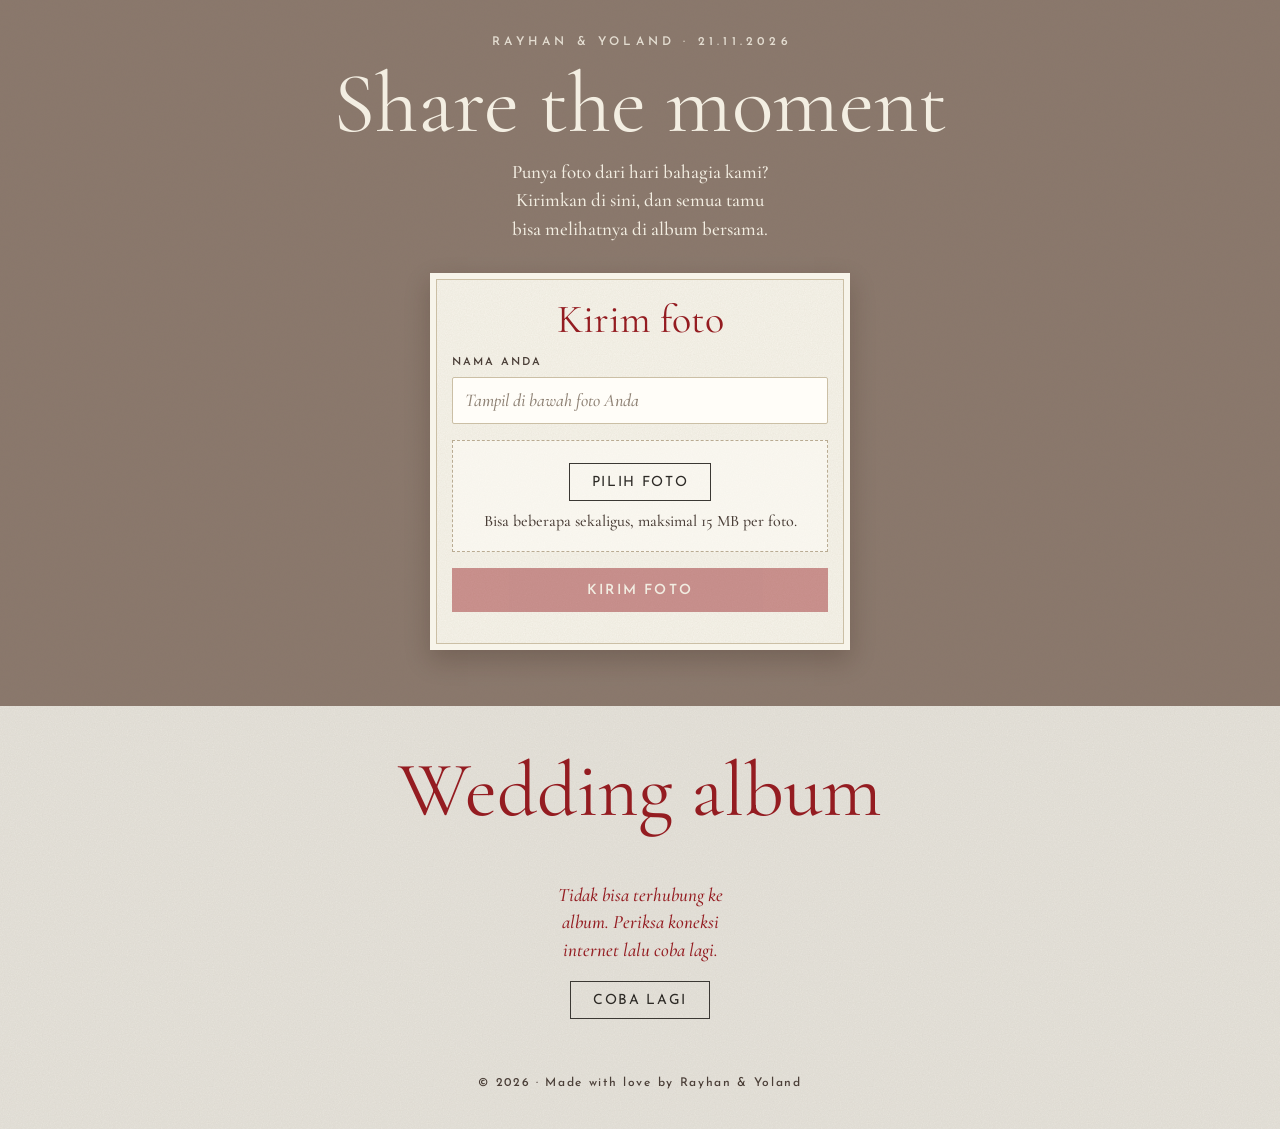
==== commit 1d1e78b9: "update" ====
--- a/gallery/index.html
+++ b/gallery/index.html
@@ -12,13 +12,13 @@
 <link rel="preconnect" href="https://fonts.googleapis.com">
 <link rel="preconnect" href="https://fonts.gstatic.com" crossorigin>
 <link rel="stylesheet" href="https://fonts.googleapis.com/css2?family=Cormorant+Garamond:ital,wght@0,500;0,600;0,700;1,500&family=Courier+Prime&family=Josefin+Sans:wght@400;600&display=swap">
-<link rel="preload" href="/fonts/Railey.ttf" as="font" type="font/ttf" crossorigin>
+<link rel="preload" href="fonts/Railey.ttf" as="font" type="font/ttf" crossorigin>
 <style>
-  /* Railey (TypeFairy, free for personal use) is self-hosted in /fonts (repo root).
+  /* Railey (TypeFairy, free for personal use) is self-hosted in fonts/.
      It has letters, digits, ! and ? only; other punctuation falls back to Cormorant. */
   @font-face {
     font-family: "Railey";
-    src: url("/fonts/Railey.ttf") format("truetype");
+    src: url("fonts/Railey.ttf") format("truetype");
     font-weight: 400;
     font-style: normal;
     font-display: swap;
@@ -93,7 +93,6 @@
   }
   .topbar a { text-decoration: none; color: var(--nav-mute); }
   .topbar a[aria-current] { color: var(--nav-ink); }
-  @media (max-width: 380px) { .topbar nav { gap: 18px; font-size: 19px; } }
   .topbar a:hover { text-decoration: underline; text-underline-offset: 4px; }
 
   /* ---------- taupe opening + upload card ---------- */
@@ -119,7 +118,6 @@
     line-height: 1.05;
     margin-top: 8px;
   }
-  .flourish { display: block; width: 160px; height: 16px; margin: 10px auto 4px; opacity: .7; }
   .lead {
     max-width: 34ch;
     margin: 8px auto 0;
@@ -180,7 +178,6 @@
     text-align: center;
     transition: background-color .2s ease, border-color .2s ease;
   }
-  .drop-ico { width: 40px; height: 40px; color: #9c8a78; }
   .drop.is-over { border-color: var(--red); background: rgba(148, 28, 33, .06); }
   .line-btn {
     display: inline-block;
@@ -201,7 +198,7 @@
   .line-btn:hover { background: #3b3833; color: #efead3; }
   #files:focus-visible + .line-btn { outline: 2px solid var(--red); outline-offset: 3px; }
   .drop.is-locked .line-btn { opacity: .45; pointer-events: none; }
-  .drop-hint { font-size: 15px; line-height: 1.35; color: var(--ink-soft); font-style: italic; text-wrap: balance; }
+  .drop-hint { font-size: 16px; line-height: 1.35; color: var(--ink-soft); }
 
   .queue { list-style: none; margin: 0; padding: 0; display: grid; gap: 8px; }
   .queue:empty { display: none; }
@@ -296,20 +293,17 @@
     text-transform: uppercase;
     color: var(--ink-soft);
   }
-  /* auto-fit + a fixed max width keeps a short album centred instead of hugging the left edge */
   .grid {
     display: grid;
     grid-template-columns: repeat(2, minmax(0, 1fr));
-    justify-content: center;
-    gap: 26px 16px;
-    max-width: 1000px;
+    gap: 22px 16px;
+    max-width: 980px;
     margin-inline: auto;
-    padding-top: 8px;
-  }
-  @media (min-width: 560px) { .grid { grid-template-columns: repeat(auto-fit, minmax(170px, 220px)); gap: 36px 26px; } }
+  }
+  @media (min-width: 560px) { .grid { grid-template-columns: repeat(3, minmax(0, 1fr)); gap: 30px 24px; } }
+  @media (min-width: 880px) { .grid { grid-template-columns: repeat(4, minmax(0, 1fr)); } }
 
   .shot {
-    position: relative;
     margin: 0;
     padding: 8px 8px 0;
     background: var(--polaroid);
@@ -321,27 +315,9 @@
   .shot:nth-child(odd) { --r: -1.6deg; }
   .shot:nth-child(even) { --r: 1.2deg; }
   .shot:nth-child(3n) { --r: .4deg; }
-  /* strip of washi tape holding each print */
-  .shot::before {
-    content: "";
-    position: absolute;
-    z-index: 1;
-    top: -9px;
-    left: 50%;
-    width: 64px;
-    height: 20px;
-    transform: translateX(-50%) rotate(calc(var(--r, 0deg) * -2));
-    background: rgba(214, 196, 168, .72);
-    box-shadow: 0 1px 2px rgba(40, 24, 14, .12);
-    clip-path: polygon(0 8%, 6% 0, 12% 10%, 18% 0, 82% 0, 88% 10%, 94% 0, 100% 8%, 100% 92%, 94% 100%, 88% 90%, 82% 100%, 18% 100%, 12% 90%, 6% 100%, 0 92%);
-  }
-  .shot:nth-child(3n+2)::before { background: rgba(148, 28, 33, .28); }
-  .shot.is-skeleton::before { opacity: .5; }
   .shot:hover, .shot:focus-visible { transform: rotate(0deg) scale(1.03); box-shadow: 0 12px 24px rgba(40, 24, 14, .3); }
   .ph { position: relative; aspect-ratio: 4 / 5; overflow: hidden; background: #d8d2c6 var(--noise); }
-  .ph img { display: block; width: 100%; height: 100%; object-fit: cover; opacity: 0; transition: opacity .5s ease; }
-  .ph img.is-in { opacity: 1; }
-  @media (prefers-reduced-motion: reduce) { .ph img { transition: none; } }
+  .ph img { display: block; width: 100%; height: 100%; object-fit: cover; }
   .ph.is-pending img { display: none; }
   .ph.is-pending::after {
     content: "Foto sedang diproses Google Drive";
@@ -358,7 +334,6 @@
     text-transform: uppercase;
     color: var(--ink-soft);
   }
-  .shot figcaption.is-anon { color: #a39584; font-size: 20px; }
   .shot figcaption {
     height: 42px;
     padding: 0 6px;
@@ -391,33 +366,6 @@
   .note .line-btn { margin-top: 18px; font-style: normal; }
   .note.is-err { color: var(--red); }
   .more { display: flex; justify-content: center; margin-top: 36px; }
-
-  .fab {
-    position: fixed;
-    z-index: 20;
-    right: 16px;
-    bottom: calc(18px + env(safe-area-inset-bottom, 0px));
-    display: inline-flex;
-    align-items: center;
-    gap: 8px;
-    padding: 13px 18px 11px;
-    background: var(--red);
-    color: var(--cream);
-    font-family: var(--sans);
-    font-weight: 600;
-    font-size: 13px;
-    letter-spacing: .14em;
-    text-transform: uppercase;
-    text-decoration: none;
-    border-radius: 999px;
-    box-shadow: 0 8px 20px rgba(100, 18, 22, .35);
-    transform: translateY(140%);
-    opacity: 0;
-    transition: transform .3s cubic-bezier(.2, .7, .2, 1), opacity .3s ease;
-  }
-  .fab svg { width: 16px; height: 16px; margin-top: -2px; }
-  .fab.is-on { transform: none; opacity: 1; }
-  @media (prefers-reduced-motion: reduce) { .fab { transition: none; } }
 
   .foot {
     padding: 8px 16px 36px;
@@ -468,18 +416,6 @@
     background: #d8d2c6;
   }
   .lb-media.is-loaded { min-width: 0; min-height: 0; background: none; }
-  .lb-media.is-fail::after {
-    content: "Foto belum bisa ditampilkan. Coba unduh.";
-    padding: 16px;
-    text-align: center;
-    font-family: var(--sans);
-    font-size: 12px;
-    letter-spacing: .12em;
-    text-transform: uppercase;
-    color: var(--ink-soft);
-  }
-  .lb-media.is-fail img { display: none; }
-  .lb-when { display: block; margin-top: 2px; font-family: var(--sans); font-size: 11px; letter-spacing: .14em; text-transform: uppercase; color: var(--ink-soft); }
   .lb-media img {
     display: block;
     width: auto;
@@ -489,8 +425,7 @@
     max-height: calc(100dvh - 230px);
   }
   .lb-cap { display: flex; justify-content: space-between; align-items: baseline; gap: 14px; padding-top: 10px; }
-  .lb-who { min-width: 0; }
-  .lb-title { display: block; font-family: var(--script); font-size: 30px; line-height: 1.1; color: var(--red); overflow: hidden; text-overflow: ellipsis; white-space: nowrap; }
+  .lb-title { min-width: 0; font-family: var(--script); font-size: 30px; line-height: 1.1; color: var(--red); overflow: hidden; text-overflow: ellipsis; white-space: nowrap; }
   .lb-meta { flex: none; display: flex; align-items: baseline; gap: 14px; font-family: var(--sans); font-size: 12px; letter-spacing: .16em; color: var(--ink-soft); font-variant-numeric: tabular-nums; }
   .lb-meta a { text-transform: uppercase; text-underline-offset: 3px; }
   .lb-btn {
@@ -520,18 +455,10 @@
 </style>
 </head>
 <body>
-<header class="topbar">
-  <nav aria-label="Navigasi">
-    <a href="/">Undangan</a>
-    <a href="#album" aria-current="page">Album</a>
-    <a href="#upload">Kirim</a>
-  </nav>
-</header>
 <main>
   <section class="hero" aria-labelledby="judul">
     <p class="eyebrow">Rayhan &amp; Yoland · 21.11.2026</p>
     <h1 id="judul">Share the moment</h1>
-    <svg class="flourish" viewBox="0 0 160 16" aria-hidden="true"><path d="M2 8h56M102 8h56" stroke="currentColor" stroke-width=".8"/><path d="M80 2c-4 4-4 8 0 12 4-4 4-8 0-12z" fill="currentColor"/><circle cx="66" cy="8" r="1.6" fill="currentColor"/><circle cx="94" cy="8" r="1.6" fill="currentColor"/></svg>
     <p class="lead">Punya foto dari hari bahagia kami? Kirimkan di sini, dan semua tamu bisa melihatnya di album bersama.</p>
 
     <form class="upload" id="upload" novalidate>
@@ -545,9 +472,8 @@
       </div>
       <div class="drop" id="drop">
         <input type="file" id="files" accept="image/*" multiple class="sr-only">
-        <svg class="drop-ico" viewBox="0 0 48 48" fill="none" stroke="currentColor" stroke-width="1.4" stroke-linejoin="round" aria-hidden="true"><path d="M6 16.5A3.5 3.5 0 0 1 9.5 13h6l3-5h11l3 5h6a3.5 3.5 0 0 1 3.5 3.5v19A3.5 3.5 0 0 1 38.5 39h-29A3.5 3.5 0 0 1 6 35.5z"/><circle cx="24" cy="25" r="7.5"/><path d="M36 18.5h.01" stroke-width="2.6" stroke-linecap="round"/></svg>
         <label for="files" class="line-btn">Pilih foto</label>
-        <p class="drop-hint">Bisa beberapa sekaligus · maks 15 MB per foto</p>
+        <p class="drop-hint">Bisa beberapa sekaligus, maksimal 15 MB per foto.</p>
       </div>
       <ul class="queue" id="queue" aria-label="Foto yang akan dikirim"></ul>
       <button type="submit" class="send-btn" id="send" disabled>Kirim foto</button>
@@ -571,10 +497,6 @@
   </section>
 </main>
 
-<a class="fab" id="fab" href="#upload" aria-hidden="true" tabindex="-1">
-  <svg viewBox="0 0 24 24" fill="none" stroke="currentColor" stroke-width="2" stroke-linecap="round"><path d="M12 5v14M5 12h14"/></svg>Kirim foto
-</a>
-
 <footer class="foot">© 2026 · Made with love by Rayhan &amp; Yoland</footer>
 
 <div class="lightbox" id="lightbox" role="dialog" aria-modal="true" aria-label="Pratinjau foto" hidden>
@@ -587,7 +509,7 @@
   <figure class="lb-frame" id="lb-frame">
     <div class="lb-media" id="lb-media"></div>
     <figcaption class="lb-cap">
-      <span class="lb-who"><span class="lb-title" id="lb-title"></span><span class="lb-when" id="lb-when"></span></span>
+      <span class="lb-title" id="lb-title"></span>
       <span class="lb-meta"><span id="lb-count"></span><a id="lb-download" href="#" target="_blank" rel="noopener">Unduh</a></span>
     </figcaption>
   </figure>
@@ -681,12 +603,10 @@
     img.alt = '';
     img.loading = 'lazy';
     img.decoding = 'async';
-    img.addEventListener('load', function () { img.classList.add('is-in'); });
     setImage(img, it, 640, function () { ph.classList.add('is-pending'); });
     ph.appendChild(img);
     var cap = document.createElement('figcaption');
-    cap.textContent = it.by || 'Tamu';
-    if (!it.by) cap.className = 'is-anon';
+    cap.textContent = it.by;
     fig.appendChild(ph);
     fig.appendChild(cap);
     return fig;
@@ -927,14 +847,7 @@
   /* ---------- preview ---------- */
   var root = document.documentElement;
   var lb = $('lightbox'), lbMedia = $('lb-media'), lbTitle = $('lb-title'), lbCount = $('lb-count');
-  var lbDownload = $('lb-download'), lbFrame = $('lb-frame'), lbWhen = $('lb-when');
-  var MONTHS = ['Jan', 'Feb', 'Mar', 'Apr', 'Mei', 'Jun', 'Jul', 'Agu', 'Sep', 'Okt', 'Nov', 'Des'];
-  function pad(n) { return (n < 10 ? '0' : '') + n; }
-  function when(t) {
-    if (!t) return '';
-    var d = new Date(t);
-    return d.getDate() + ' ' + MONTHS[d.getMonth()] + ' · ' + pad(d.getHours()) + '.' + pad(d.getMinutes());
-  }
+  var lbDownload = $('lb-download'), lbFrame = $('lb-frame');
   var current = 0, opener = null;
   var reduceMotion = window.matchMedia && window.matchMedia('(prefers-reduced-motion: reduce)').matches;
 
@@ -944,13 +857,12 @@
     var it = items[current];
     var img = document.createElement('img');
     img.alt = it.by ? 'Foto dari ' + it.by : 'Foto tamu';
-    lbMedia.classList.remove('is-loaded', 'is-fail');
+    lbMedia.classList.remove('is-loaded');
     img.addEventListener('load', function () { lbMedia.classList.add('is-loaded'); });
-    setImage(img, it, 1600, function () { if (items[current] === it) lbMedia.classList.add('is-fail'); });
+    setImage(img, it, 1600, null);
     lbMedia.innerHTML = '';
     lbMedia.appendChild(img);
-    lbTitle.textContent = it.by || 'Tamu';
-    lbWhen.textContent = when(it.time);
+    lbTitle.textContent = it.by;
     lbCount.textContent = (current + 1) + ' / ' + items.length;
     lbDownload.href = driveDownload(it.id);
     if (dir && !reduceMotion && lbMedia.animate) {
@@ -1004,17 +916,6 @@
     if (Math.abs(dx) > 40) show(current + (dx < 0 ? 1 : -1), dx < 0 ? 1 : -1);
   });
 
-  /* ---------- floating "Kirim foto" once the form scrolls away ---------- */
-  var fab = $('fab');
-  if ('IntersectionObserver' in window && configured) {
-    new IntersectionObserver(function (entries) {
-      var off = !entries[0].isIntersecting && entries[0].boundingClientRect.top < 0;
-      fab.classList.toggle('is-on', off);
-      fab.setAttribute('aria-hidden', off ? 'false' : 'true');
-      fab.tabIndex = off ? 0 : -1;
-    }).observe(form);
-  }
-
   /* ---------- start ---------- */
   if (!configured) {
     say('Album belum terhubung. Upload aktif setelah SCRIPT_URL diisi.', true);
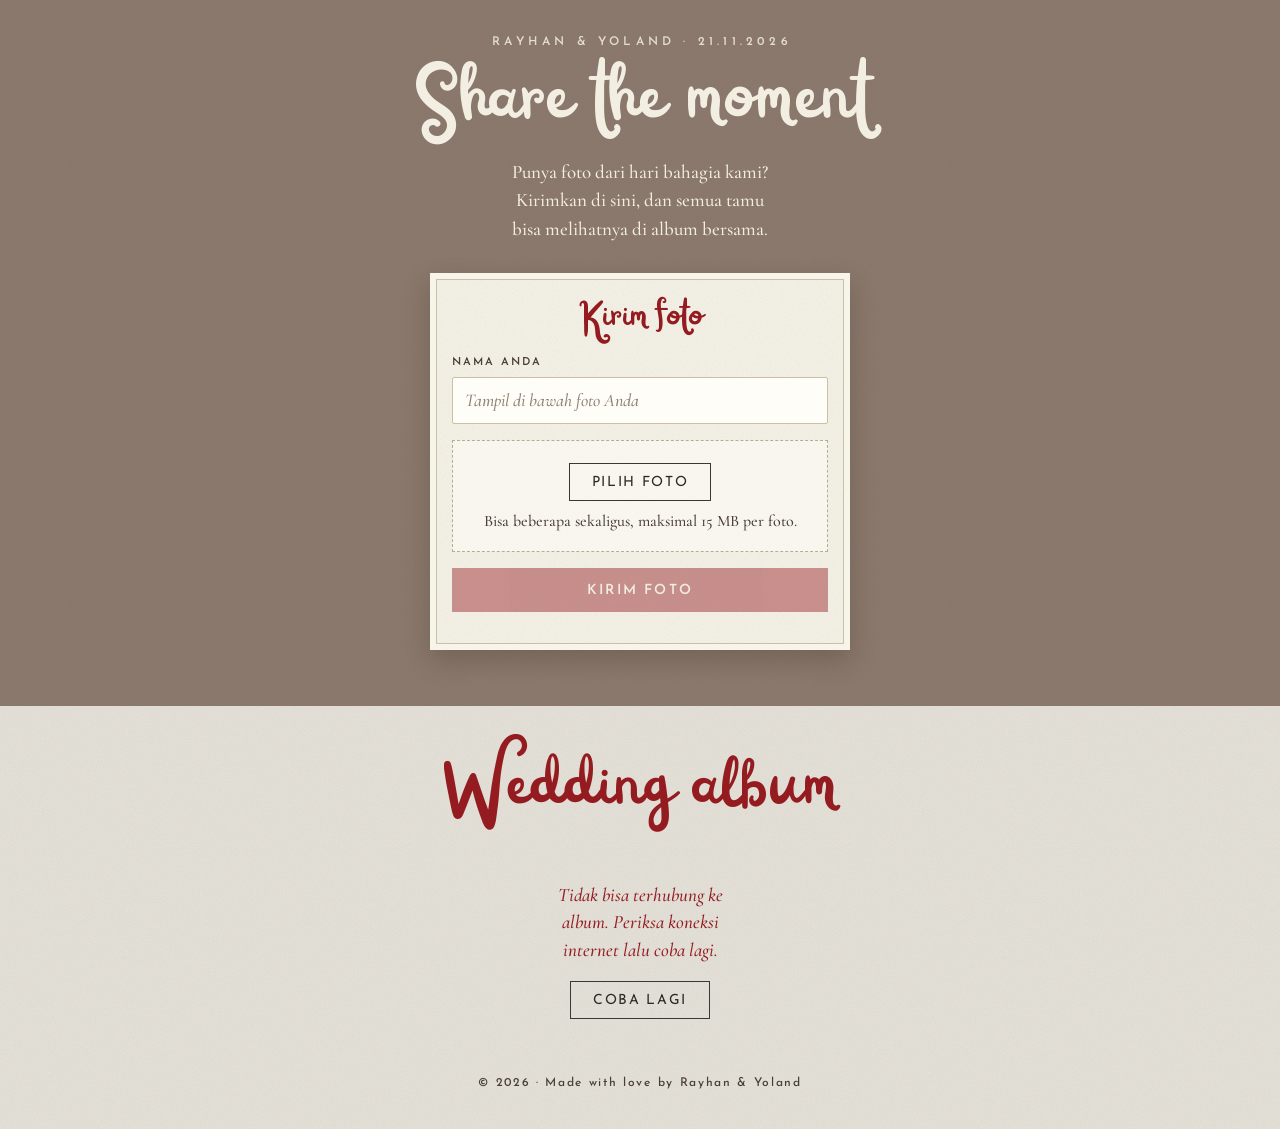
==== commit 221b42c8: "update" ====
--- a/gallery/index.html
+++ b/gallery/index.html
@@ -6,19 +6,33 @@
 <title>Wedding Album · Rayhan &amp; Yoland</title>
 <meta name="description" content="Kirim dan lihat foto dari pernikahan Rayhan &amp; Yoland, Sabtu 21 November 2026.">
 <meta name="theme-color" content="#8a786c">
+<!-- link preview (WhatsApp, Telegram, Facebook, X), same card as the invitation: og:image and og:url must be absolute URLs -->
+<meta property="og:type" content="website">
+<meta property="og:site_name" content="Rayhan &amp; Yoland">
 <meta property="og:title" content="Wedding Album · Rayhan &amp; Yoland">
 <meta property="og:description" content="Kirim foto Anda dari hari bahagia kami dan lihat foto dari tamu lainnya.">
-<meta property="og:image" content="/pict/og/preview.jpg">
+<meta property="og:url" content="https://my-wed-gamma.vercel.app/gallery/">
+<meta property="og:image" content="https://my-wed-gamma.vercel.app/pict/og/preview.jpg">
+<meta property="og:image:secure_url" content="https://my-wed-gamma.vercel.app/pict/og/preview.jpg">
+<meta property="og:image:type" content="image/jpeg">
+<meta property="og:image:width" content="1200">
+<meta property="og:image:height" content="630">
+<meta property="og:image:alt" content="Rayhan &amp; Yoland · 21 November 2026">
+<meta property="og:locale" content="id_ID">
+<meta name="twitter:card" content="summary_large_image">
+<!-- tab icon: same red heart as the invitation -->
+<link rel="icon" type="image/svg+xml"
+  href="data:image/svg+xml,%3Csvg xmlns='http://www.w3.org/2000/svg' viewBox='0 0 32 32'%3E%3Cpath d='M16 29.5C6.5 22.6 1.5 17 1.5 10.8 1.5 6.2 5.1 2.5 9.5 2.5c2.7 0 5 1.3 6.5 3.4 1.5-2.1 3.8-3.4 6.5-3.4 4.4 0 8 3.7 8 8.3 0 6.2-5 11.8-14.5 18.7Z' fill='%23e0243a'/%3E%3C/svg%3E">
 <link rel="preconnect" href="https://fonts.googleapis.com">
 <link rel="preconnect" href="https://fonts.gstatic.com" crossorigin>
 <link rel="stylesheet" href="https://fonts.googleapis.com/css2?family=Cormorant+Garamond:ital,wght@0,500;0,600;0,700;1,500&family=Courier+Prime&family=Josefin+Sans:wght@400;600&display=swap">
-<link rel="preload" href="fonts/Railey.ttf" as="font" type="font/ttf" crossorigin>
+<link rel="preload" href="../fonts/Railey.ttf" as="font" type="font/ttf" crossorigin>
 <style>
-  /* Railey (TypeFairy, free for personal use) is self-hosted in fonts/.
+  /* Railey (TypeFairy, free for personal use) is self-hosted in the site's fonts/ folder, one level up.
      It has letters, digits, ! and ? only; other punctuation falls back to Cormorant. */
   @font-face {
     font-family: "Railey";
-    src: url("fonts/Railey.ttf") format("truetype");
+    src: url("../fonts/Railey.ttf") format("truetype");
     font-weight: 400;
     font-style: normal;
     font-display: swap;
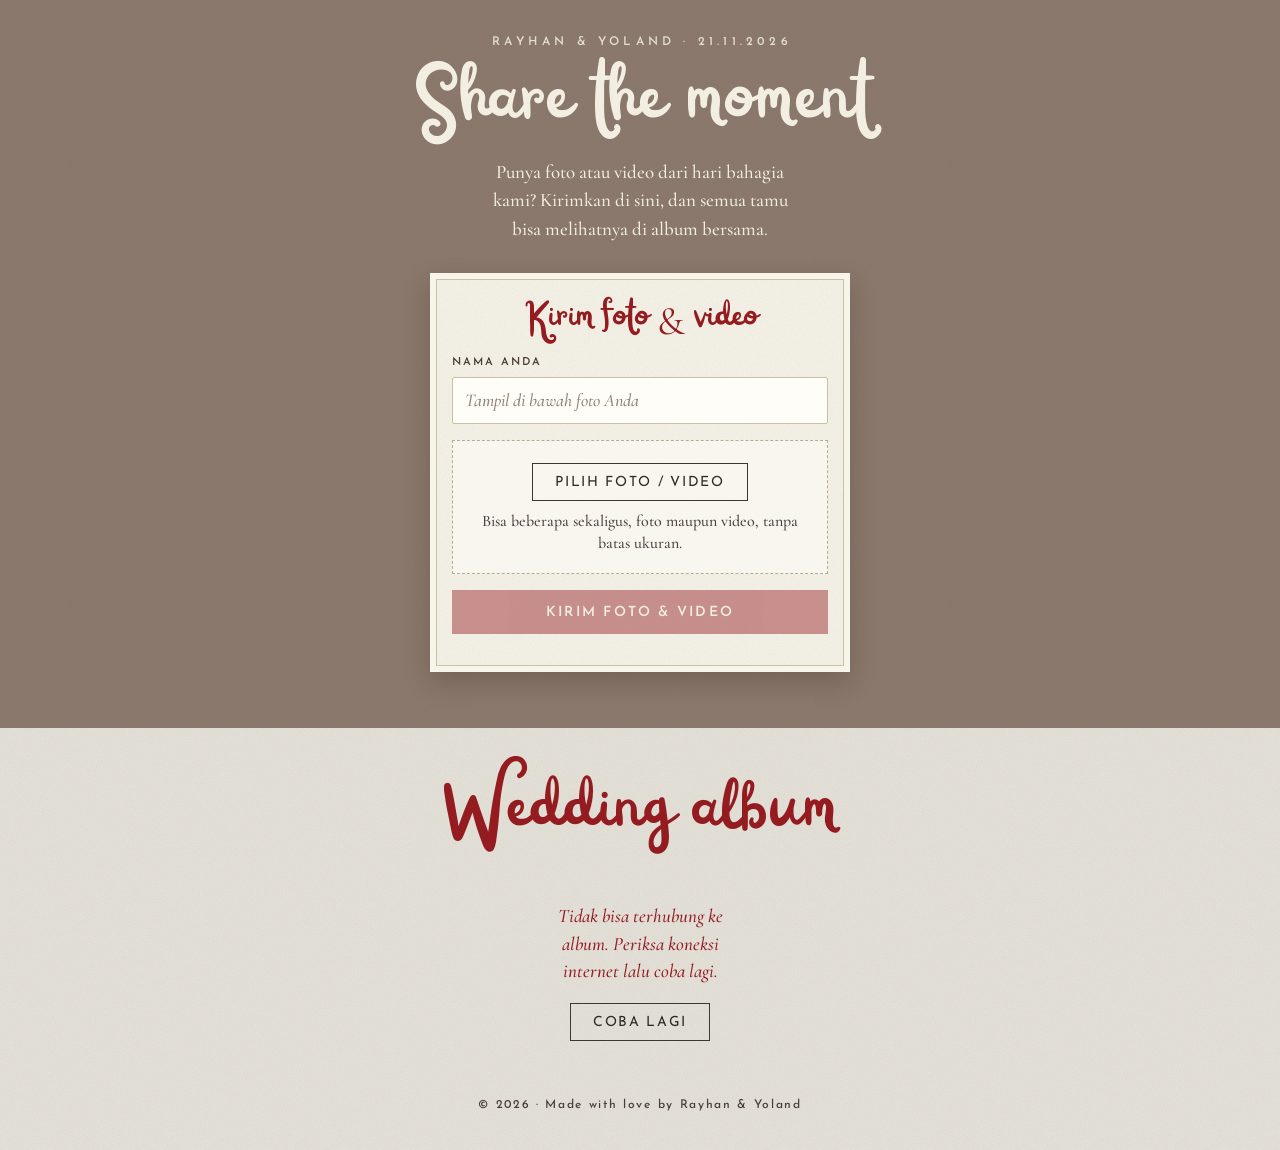
==== commit 58fcefeb: "update" ====
--- a/gallery/index.html
+++ b/gallery/index.html
@@ -4,13 +4,13 @@
 <meta charset="utf-8">
 <meta name="viewport" content="width=device-width,initial-scale=1,viewport-fit=cover">
 <title>Wedding Album · Rayhan &amp; Yoland</title>
-<meta name="description" content="Kirim dan lihat foto dari pernikahan Rayhan &amp; Yoland, Sabtu 21 November 2026.">
+<meta name="description" content="Kirim dan lihat foto &amp; video dari pernikahan Rayhan &amp; Yoland, Sabtu 21 November 2026.">
 <meta name="theme-color" content="#8a786c">
 <!-- link preview (WhatsApp, Telegram, Facebook, X), same card as the invitation: og:image and og:url must be absolute URLs -->
 <meta property="og:type" content="website">
 <meta property="og:site_name" content="Rayhan &amp; Yoland">
 <meta property="og:title" content="Wedding Album · Rayhan &amp; Yoland">
-<meta property="og:description" content="Kirim foto Anda dari hari bahagia kami dan lihat foto dari tamu lainnya.">
+<meta property="og:description" content="Kirim foto &amp; video Anda dari hari bahagia kami dan lihat kiriman tamu lainnya.">
 <meta property="og:url" content="https://my-wed-gamma.vercel.app/gallery/">
 <meta property="og:image" content="https://my-wed-gamma.vercel.app/pict/og/preview.jpg">
 <meta property="og:image:secure_url" content="https://my-wed-gamma.vercel.app/pict/og/preview.jpg">
@@ -227,7 +227,7 @@
     border: 1px solid #e2d8c4;
     overflow: hidden;
   }
-  .q img { width: 52px; height: 52px; object-fit: cover; display: block; background: #d8d2c6; }
+  .q-thumb { width: 52px; height: 52px; object-fit: cover; display: block; background: #d8d2c6; }
   .q-name { font-size: 16px; line-height: 1.2; overflow: hidden; text-overflow: ellipsis; white-space: nowrap; }
   .q-state {
     margin-top: 4px;
@@ -237,7 +237,7 @@
     text-transform: uppercase;
     color: var(--ink-soft);
   }
-  .q.is-fail .q-state { color: var(--red); text-transform: none; letter-spacing: .02em; font-size: 12px; }
+  .q.is-fail .q-state, .q.is-bad .q-state { color: var(--red); text-transform: none; letter-spacing: .02em; font-size: 12px; }
   .q.is-done .q-state::before { content: "✓ "; }
   .q-x {
     width: 40px;
@@ -252,7 +252,9 @@
   }
   .q-x:hover { background: rgba(36, 28, 24, .06); }
   .q-x svg { width: 16px; height: 16px; }
-  .q.is-sending::after {
+  .q.is-bad { border-color: rgba(148, 28, 33, .35); }
+  .q.is-bad .q-thumb { opacity: .45; }
+  .q.is-sending::after, .q.is-checking::after {
     content: "";
     position: absolute;
     left: 0;
@@ -263,7 +265,7 @@
     animation: slide 1.1s ease-in-out infinite;
   }
   @keyframes slide { from { transform: translateX(-100%); } to { transform: translateX(250%); } }
-  @media (prefers-reduced-motion: reduce) { .q.is-sending::after { animation: none; width: 100%; opacity: .5; } }
+  @media (prefers-reduced-motion: reduce) { .q.is-sending::after, .q.is-checking::after { animation: none; width: 100%; opacity: .5; } }
 
   .send-btn {
     width: 100%;
@@ -331,7 +333,21 @@
   .shot:nth-child(3n) { --r: .4deg; }
   .shot:hover, .shot:focus-visible { transform: rotate(0deg) scale(1.03); box-shadow: 0 12px 24px rgba(40, 24, 14, .3); }
   .ph { position: relative; aspect-ratio: 4 / 5; overflow: hidden; background: #d8d2c6 var(--noise); }
-  .ph img { display: block; width: 100%; height: 100%; object-fit: cover; }
+  .ph img, .ph video { display: block; width: 100%; height: 100%; object-fit: cover; }
+  .ph.is-video::before {
+    content: "";
+    position: absolute;
+    z-index: 1;
+    left: 50%;
+    top: 50%;
+    width: 46px;
+    height: 46px;
+    margin: -23px 0 0 -23px;
+    border-radius: 50%;
+    background: rgba(28, 20, 16, .55) url("data:image/svg+xml,%3Csvg xmlns='http://www.w3.org/2000/svg' viewBox='0 0 24 24'%3E%3Cpath d='M9 6.5v11l9-5.5z' fill='%23f3eee2'/%3E%3C/svg%3E") center / 22px no-repeat;
+    pointer-events: none;
+  }
+  .ph.is-video.is-pending::before { display: none; }
   .ph.is-pending img { display: none; }
   .ph.is-pending::after {
     content: "Foto sedang diproses Google Drive";
@@ -348,6 +364,7 @@
     text-transform: uppercase;
     color: var(--ink-soft);
   }
+  .ph.is-video.is-pending::after { content: "Video sedang diproses Google Drive"; }
   .shot figcaption {
     height: 42px;
     padding: 0 6px;
@@ -438,6 +455,21 @@
     max-height: calc(100vh - 230px);
     max-height: calc(100dvh - 230px);
   }
+  .lb-media video {
+    display: block;
+    max-width: 100%;
+    max-height: calc(100vh - 230px);
+    max-height: calc(100dvh - 230px);
+    background: #000;
+  }
+  .lb-media iframe {
+    display: block;
+    width: min(596px, calc(100vw - 180px));
+    height: min(680px, calc(100vh - 230px));
+    height: min(680px, calc(100dvh - 230px));
+    border: 0;
+    background: #000;
+  }
   .lb-cap { display: flex; justify-content: space-between; align-items: baseline; gap: 14px; padding-top: 10px; }
   .lb-title { min-width: 0; font-family: var(--script); font-size: 30px; line-height: 1.1; color: var(--red); overflow: hidden; text-overflow: ellipsis; white-space: nowrap; }
   .lb-meta { flex: none; display: flex; align-items: baseline; gap: 14px; font-family: var(--sans); font-size: 12px; letter-spacing: .16em; color: var(--ink-soft); font-variant-numeric: tabular-nums; }
@@ -461,7 +493,8 @@
   .lb-close { position: absolute; top: calc(12px + env(safe-area-inset-top, 0px)); right: 16px; }
   @media (max-width: 600px) {
     .lightbox { grid-template-columns: 1fr 1fr; grid-template-areas: "frame frame" "prev next"; row-gap: 18px; }
-    .lb-media img { max-height: calc(100vh - 270px); max-height: calc(100dvh - 270px); }
+    .lb-media img, .lb-media video { max-height: calc(100vh - 270px); max-height: calc(100dvh - 270px); }
+    .lb-media iframe { width: calc(100vw - 56px); height: min(680px, calc(100vh - 270px)); height: min(680px, calc(100dvh - 270px)); }
     .lb-prev { justify-self: end; margin-right: 10px; }
     .lb-next { justify-self: start; margin-left: 10px; }
   }
@@ -473,10 +506,10 @@
   <section class="hero" aria-labelledby="judul">
     <p class="eyebrow">Rayhan &amp; Yoland · 21.11.2026</p>
     <h1 id="judul">Share the moment</h1>
-    <p class="lead">Punya foto dari hari bahagia kami? Kirimkan di sini, dan semua tamu bisa melihatnya di album bersama.</p>
+    <p class="lead">Punya foto atau video dari hari bahagia kami? Kirimkan di sini, dan semua tamu bisa melihatnya di album bersama.</p>
 
     <form class="upload" id="upload" novalidate>
-      <h2>Kirim foto</h2>
+      <h2>Kirim foto &amp; video</h2>
       <div class="field">
         <label for="by">Nama Anda</label>
         <input id="by" name="by" maxlength="40" autocomplete="name" placeholder="Tampil di bawah foto Anda">
@@ -485,23 +518,23 @@
         <label>Website <input id="website" name="website" tabindex="-1" autocomplete="off"></label>
       </div>
       <div class="drop" id="drop">
-        <input type="file" id="files" accept="image/*" multiple class="sr-only">
-        <label for="files" class="line-btn">Pilih foto</label>
-        <p class="drop-hint">Bisa beberapa sekaligus, maksimal 15 MB per foto.</p>
+        <input type="file" id="files" accept="image/*,video/*" multiple class="sr-only">
+        <label for="files" class="line-btn">Pilih foto / video</label>
+        <p class="drop-hint">Bisa beberapa sekaligus, foto maupun video, tanpa batas ukuran.</p>
       </div>
-      <ul class="queue" id="queue" aria-label="Foto yang akan dikirim"></ul>
-      <button type="submit" class="send-btn" id="send" disabled>Kirim foto</button>
+      <ul class="queue" id="queue" aria-label="File yang akan dikirim"></ul>
+      <button type="submit" class="send-btn" id="send" disabled>Kirim foto &amp; video</button>
       <p class="status" id="status" role="status" aria-live="polite"></p>
     </form>
   </section>
 
   <section class="album" id="album" aria-labelledby="album-title">
     <h2 class="album-title" id="album-title">Wedding album</h2>
-    <p class="hint" id="hint" aria-live="polite">Memuat foto…</p>
+    <p class="hint" id="hint" aria-live="polite">Memuat album…</p>
     <div class="grid" id="grid"></div>
     <div class="note" id="empty" hidden>
-      Album masih kosong. Jadilah tamu pertama yang mengirim foto.
-      <div><a class="line-btn" href="#upload">Kirim foto</a></div>
+      Album masih kosong. Jadilah tamu pertama yang mengirim foto atau video.
+      <div><a class="line-btn" href="#upload">Kirim foto &amp; video</a></div>
     </div>
     <div class="note is-err" id="error" hidden>
       <span id="error-text"></span>
@@ -513,11 +546,11 @@
 
 <footer class="foot">© 2026 · Made with love by Rayhan &amp; Yoland</footer>
 
-<div class="lightbox" id="lightbox" role="dialog" aria-modal="true" aria-label="Pratinjau foto" hidden>
+<div class="lightbox" id="lightbox" role="dialog" aria-modal="true" aria-label="Pratinjau" hidden>
   <button type="button" class="lb-btn lb-close" id="lb-close" aria-label="Tutup pratinjau">
     <svg viewBox="0 0 24 24" fill="none" stroke="currentColor" stroke-width="1.8" stroke-linecap="round"><path d="M6 6l12 12M18 6L6 18"/></svg>
   </button>
-  <button type="button" class="lb-btn lb-prev" id="lb-prev" aria-label="Foto sebelumnya">
+  <button type="button" class="lb-btn lb-prev" id="lb-prev" aria-label="Sebelumnya">
     <svg viewBox="0 0 24 24" fill="none" stroke="currentColor" stroke-width="1.8" stroke-linecap="round" stroke-linejoin="round"><path d="M15 5l-7 7 7 7"/></svg>
   </button>
   <figure class="lb-frame" id="lb-frame">
@@ -527,7 +560,7 @@
       <span class="lb-meta"><span id="lb-count"></span><a id="lb-download" href="#" target="_blank" rel="noopener">Unduh</a></span>
     </figcaption>
   </figure>
-  <button type="button" class="lb-btn lb-next" id="lb-next" aria-label="Foto berikutnya">
+  <button type="button" class="lb-btn lb-next" id="lb-next" aria-label="Berikutnya">
     <svg viewBox="0 0 24 24" fill="none" stroke="currentColor" stroke-width="1.8" stroke-linecap="round" stroke-linejoin="round"><path d="M9 5l7 7-7 7"/></svg>
   </button>
 </div>
@@ -539,10 +572,8 @@
   /* ===== Isi dengan URL Web App dari Google Apps Script (berakhiran /exec) ===== */
   var SCRIPT_URL = 'https://script.google.com/macros/s/AKfycbwrstZD3DiAFecCgFv982mvW236IV2yHUVT1MUY9mIwEuDF06MloZi5ha2FQoRrLtN7/exec';
 
-  var MAX_BYTES = 15 * 1024 * 1024;
-  var MAX_EDGE = 2400;      // sisi terpanjang setelah dikecilkan
-  var JPEG_QUALITY = 0.86;
-  var PAGE = 24;            // jumlah foto per halaman album
+  var CHUNK = 8 * 1024 * 1024; // ukuran potongan upload, wajib kelipatan 256 KB
+  var PAGE = 24;               // jumlah item per halaman album
   var configured = /^https:\/\/script\.google\.com\/macros\/s\/[^/]+\/exec/.test(SCRIPT_URL);
 
   var $ = function (id) { return document.getElementById(id); };
@@ -551,12 +582,13 @@
   var grid = $('grid'), hint = $('hint'), emptyEl = $('empty'), errorEl = $('error'), errorText = $('error-text');
   var moreEl = $('more');
 
-  var queue = [];   // {file, url, li, state}
-  var items = [];   // {id, by, time, local}
+  var queue = [];   // {file, url, li, state, kind, mime}
+  var items = [];   // {id, by, time, type, local}
   var shown = PAGE;
   var busy = false;
   var lastLoad = 0;
   var uid = 0;
+  var checking = Promise.resolve();
 
   /* ---------- server ---------- */
   function api(payload) {
@@ -575,14 +607,16 @@
     });
   }
 
-  /* ---------- Drive image URLs ---------- */
+  /* ---------- Drive URLs ---------- */
   function driveThumb(id, w) { return 'https://drive.google.com/thumbnail?id=' + encodeURIComponent(id) + '&sz=w' + w; }
   function driveAlt(id, w) { return 'https://lh3.googleusercontent.com/d/' + encodeURIComponent(id) + '=w' + w; }
   function driveDownload(id) { return 'https://drive.google.com/uc?export=download&id=' + encodeURIComponent(id); }
+  function drivePreview(id) { return 'https://drive.google.com/file/d/' + encodeURIComponent(id) + '/preview'; }
+  function isVideo(it) { return /^video\//.test(it.type || ''); }
 
   function setImage(img, it, w, onFail) {
     img.referrerPolicy = 'no-referrer';
-    if (it.local) { img.src = it.local; return; }
+    if (it.local && !isVideo(it)) { img.src = it.local; return; }
     var step = 0;
     img.onerror = function () {
       step++;
@@ -590,6 +624,13 @@
       else { img.onerror = null; if (onFail) onFail(); }
     };
     img.src = driveThumb(it.id, w);
+  }
+
+  function countLabel(kinds) {
+    var v = kinds.filter(function (k) { return k === 'video'; }).length, p = kinds.length - v, out = [];
+    if (p) out.push(p + ' foto');
+    if (v) out.push(v + ' video');
+    return out.join(' & ');
   }
 
   /* ---------- album ---------- */
@@ -605,20 +646,30 @@
   }
 
   function card(it, i) {
+    var video = isVideo(it);
     var fig = document.createElement('figure');
     fig.className = 'shot';
     fig.tabIndex = 0;
     fig.setAttribute('role', 'button');
     fig.setAttribute('data-index', i);
-    fig.setAttribute('aria-label', 'Lihat foto' + (it.by ? ' dari ' + it.by : '') + ', ' + (i + 1) + ' dari ' + items.length);
+    fig.setAttribute('aria-label', 'Lihat ' + (video ? 'video' : 'foto') + (it.by ? ' dari ' + it.by : '') + ', ' + (i + 1) + ' dari ' + items.length);
     var ph = document.createElement('div');
-    ph.className = 'ph';
-    var img = document.createElement('img');
-    img.alt = '';
-    img.loading = 'lazy';
-    img.decoding = 'async';
-    setImage(img, it, 640, function () { ph.classList.add('is-pending'); });
-    ph.appendChild(img);
+    ph.className = 'ph' + (video ? ' is-video' : '');
+    if (video && it.local) {
+      var v = document.createElement('video');
+      v.muted = true;
+      v.playsInline = true;
+      v.preload = 'metadata';
+      v.src = it.local + '#t=0.1';
+      ph.appendChild(v);
+    } else {
+      var img = document.createElement('img');
+      img.alt = '';
+      img.loading = 'lazy';
+      img.decoding = 'async';
+      setImage(img, it, 640, function () { ph.classList.add('is-pending'); });
+      ph.appendChild(img);
+    }
     var cap = document.createElement('figcaption');
     cap.textContent = it.by;
     fig.appendChild(ph);
@@ -634,7 +685,8 @@
     grid.appendChild(frag);
     emptyEl.hidden = items.length > 0;
     moreEl.hidden = items.length <= shown;
-    hint.textContent = items.length ? items.length + ' foto · ketuk untuk melihat lebih dekat' : '';
+    var kinds = items.map(function (it) { return isVideo(it) ? 'video' : 'image'; });
+    hint.textContent = items.length ? countLabel(kinds).replace(' & ', ' · ') + ' · ketuk untuk melihat lebih dekat' : '';
   }
 
   function showError(msg) {
@@ -652,13 +704,13 @@
       $('retry').hidden = true;
       return Promise.resolve();
     }
-    if (!quiet) { skeleton(); hint.textContent = 'Memuat foto…'; errorEl.hidden = true; emptyEl.hidden = true; }
+    if (!quiet) { skeleton(); hint.textContent = 'Memuat album…'; errorEl.hidden = true; emptyEl.hidden = true; }
     return api(null).then(function (data) {
       var locals = {};
       items.forEach(function (it) { if (it.local) locals[it.id] = it.local; });
       items = (data.items || []).map(function (it) {
         var id = String(it.id);
-        return { id: id, by: String(it.by || ''), time: Number(it.time) || 0, local: locals[id] || null };
+        return { id: id, by: String(it.by || ''), time: Number(it.time) || 0, type: String(it.type || ''), local: locals[id] || null };
       });
       lastLoad = Date.now();
       renderAlbum();
@@ -679,16 +731,131 @@
     if (document.visibilityState === 'visible' && configured && !busy && Date.now() - lastLoad > 60000) loadAlbum(true);
   });
 
-  /* ---------- picking photos ---------- */
-  function isImage(file) {
-    return /^image\//.test(file.type) || /\.(jpe?g|png|webp|gif|heic|heif)$/i.test(file.name);
-  }
-  function typeOf(file) {
-    if (file.type) return file.type.toLowerCase();
-    var ext = (file.name.split('.').pop() || '').toLowerCase();
-    return { jpg: 'image/jpeg', jpeg: 'image/jpeg', png: 'image/png', webp: 'image/webp', gif: 'image/gif', heic: 'image/heic', heif: 'image/heif' }[ext] || '';
-  }
-  function sizeLabel(n) { return n >= 1048576 ? (n / 1048576).toFixed(1).replace('.', ',') + ' MB' : Math.max(1, Math.round(n / 1024)) + ' KB'; }
+  /* ---------- checking files: harus foto/video asli dan tidak rusak ---------- */
+  var BAD = 'File rusak atau tidak lengkap.';
+
+  function bytes(blob) {
+    return (blob.arrayBuffer ? blob.arrayBuffer() : new Response(blob).arrayBuffer())
+      .then(function (b) { return new Uint8Array(b); });
+  }
+  function ascii(b, s, e) { var t = ''; for (var i = s; i < e && i < b.length; i++) t += String.fromCharCode(b[i]); return t; }
+  function u32(b, i) { return b[i] * 16777216 + (b[i + 1] << 16) + (b[i + 2] << 8) + b[i + 3]; }
+  function u32le(b, i) { return b[i] + (b[i + 1] << 8) + (b[i + 2] << 16) + b[i + 3] * 16777216; }
+
+  // Kenali jenis file dari isi byte awalnya, bukan dari nama/ekstensi.
+  function sniff(h) {
+    var at4 = ascii(h, 4, 8);
+    if (h[0] === 0xFF && h[1] === 0xD8 && h[2] === 0xFF) return { kind: 'image', fmt: 'decode', mime: 'image/jpeg' };
+    if (h[0] === 0x89 && ascii(h, 1, 4) === 'PNG') return { kind: 'image', fmt: 'png', mime: 'image/png' };
+    if (/^GIF8[79]a$/.test(ascii(h, 0, 6))) return { kind: 'image', fmt: 'decode', mime: 'image/gif' };
+    if (h[0] === 0x42 && h[1] === 0x4D && h.length > 26) return { kind: 'image', fmt: 'decode', mime: 'image/bmp' };
+    if (ascii(h, 0, 4) === 'II*\0' || ascii(h, 0, 4) === 'MM\0*') return { kind: 'image', fmt: 'none', mime: 'image/tiff' };
+    if (ascii(h, 0, 4) === 'RIFF') {
+      var sub = ascii(h, 8, 12);
+      if (sub === 'WEBP') return { kind: 'image', fmt: 'riff', mime: 'image/webp' };
+      if (sub === 'AVI ') return { kind: 'video', fmt: 'riff', mime: 'video/x-msvideo' };
+      return null;
+    }
+    if (at4 === 'ftyp') {
+      var brand = ascii(h, 8, 12);
+      if (/^(heic|heix|heim|heis|hevc|hevx)$/.test(brand)) return { kind: 'image', fmt: 'bmff', mime: 'image/heic' };
+      if (/^(avif|avis)$/.test(brand)) return { kind: 'image', fmt: 'bmff', mime: 'image/avif' };
+      if (/^(mif1|msf1)$/.test(brand)) return { kind: 'image', fmt: 'bmff', mime: 'image/heif' };
+      if (/^M4[ABP] $/.test(brand)) return null; // audio
+      if (brand === 'qt  ') return { kind: 'video', fmt: 'bmff', mime: 'video/quicktime' };
+      if (/^3g2/.test(brand)) return { kind: 'video', fmt: 'bmff', mime: 'video/3gpp2' };
+      if (/^3g/.test(brand)) return { kind: 'video', fmt: 'bmff', mime: 'video/3gpp' };
+      return { kind: 'video', fmt: 'bmff', mime: 'video/mp4' };
+    }
+    if (/^(moov|mdat|wide|free|skip|pnot)$/.test(at4)) return { kind: 'video', fmt: 'bmff', mime: 'video/quicktime' };
+    if (h[0] === 0x1A && h[1] === 0x45 && h[2] === 0xDF && h[3] === 0xA3) {
+      var webm = ascii(h, 0, h.length).indexOf('webm') !== -1;
+      return { kind: 'video', fmt: 'ebml', mime: webm ? 'video/webm' : 'video/x-matroska' };
+    }
+    return null;
+  }
+
+  // MP4/MOV/HEIC: telusuri kotak (box) tingkat atas. File terpotong akan
+  // punya kotak yang ukurannya melewati akhir file.
+  function walkBoxes(file) {
+    var pos = 0, size = file.size, found = {}, n = 0;
+    function step() {
+      if (size - pos < 8 || n++ > 5000) return Promise.resolve(found);
+      return bytes(file.slice(pos, pos + 16)).then(function (b) {
+        var len = u32(b, 0);
+        if (len === 1) len = u32(b, 8) * 4294967296 + u32(b, 12);
+        else if (len === 0) len = size - pos;
+        if (len < 8 || pos + len > size) throw new Error(BAD);
+        found[ascii(b, 4, 8)] = true;
+        pos += len;
+        return step();
+      });
+    }
+    return step();
+  }
+
+  function decodeImage(url) {
+    return new Promise(function (resolve, reject) {
+      var img = new Image(), t = setTimeout(function () { resolve(); }, 20000);
+      img.onload = function () {
+        clearTimeout(t);
+        if (!img.naturalWidth) return reject(new Error(BAD));
+        (img.decode ? img.decode() : Promise.resolve()).then(resolve, function () { reject(new Error(BAD)); });
+      };
+      img.onerror = function () { clearTimeout(t); reject(new Error(BAD)); };
+      img.src = url;
+    });
+  }
+
+  function probeVideo(url) {
+    return new Promise(function (resolve) {
+      var v = document.createElement('video'), t = setTimeout(function () { done(false); }, 15000);
+      function done(ok) { clearTimeout(t); v.onloadedmetadata = v.onerror = null; v.removeAttribute('src'); v.load(); resolve(ok); }
+      v.muted = true;
+      v.playsInline = true;
+      v.preload = 'metadata';
+      v.onloadedmetadata = function () { done(v.duration > 0); };
+      v.onerror = function () { done(false); };
+      v.src = url;
+    });
+  }
+
+  function check(q) {
+    var file = q.file;
+    if (!file.size) return Promise.reject(new Error('File kosong.'));
+    return bytes(file.slice(0, 64)).then(function (h) {
+      var s = sniff(h);
+      if (!s) throw new Error('Bukan foto atau video.');
+      q.kind = s.kind;
+      q.mime = s.mime;
+      switch (s.fmt) {
+        case 'bmff':
+          return walkBoxes(file).then(function (found) {
+            if (!(s.kind === 'video' ? found.moov : found.meta)) throw new Error(BAD);
+          });
+        case 'riff':
+          if (u32le(h, 4) + 8 > file.size) throw new Error(BAD);
+          return s.kind === 'image' ? decodeImage(q.url) : null;
+        case 'png':
+          return bytes(file.slice(Math.max(0, file.size - 1024))).then(function (t) {
+            if (ascii(t, 0, t.length).indexOf('IEND') === -1) throw new Error(BAD);
+            return decodeImage(q.url);
+          });
+        case 'decode':
+          return decodeImage(q.url);
+        case 'ebml':
+          return probeVideo(q.url).then(function (ok) {
+            if (!ok && document.createElement('video').canPlayType(s.mime)) throw new Error(BAD);
+          });
+      }
+    });
+  }
+
+  /* ---------- picking files ---------- */
+  function sizeLabel(n) {
+    if (n >= 1073741824) return (n / 1073741824).toFixed(2).replace('.', ',') + ' GB';
+    return n >= 1048576 ? (n / 1048576).toFixed(1).replace('.', ',') + ' MB' : Math.max(1, Math.round(n / 1024)) + ' KB';
+  }
 
   function setState(q, state, text) {
     q.state = state;
@@ -697,28 +864,57 @@
     q.li.querySelector('.q-x').hidden = state === 'sending' || state === 'done';
   }
 
+  function setThumb(q, kind) {
+    var old = q.li.querySelector('.q-thumb'), el;
+    if (old && old.getAttribute('data-kind') === kind) return;
+    if (kind === 'video') {
+      el = document.createElement('video');
+      el.muted = true;
+      el.playsInline = true;
+      el.preload = 'metadata';
+      el.src = q.url + '#t=0.1';
+    } else {
+      el = document.createElement('img');
+      el.alt = '';
+      el.src = q.url;
+    }
+    el.className = 'q-thumb';
+    el.setAttribute('data-kind', kind);
+    if (old) old.replaceWith(el); else q.li.insertBefore(el, q.li.firstChild);
+  }
+
   function addFiles(list) {
-    var skipped = 0;
     Array.prototype.forEach.call(list, function (file) {
-      if (!isImage(file)) { skipped++; return; }
-      var q = { file: file, url: URL.createObjectURL(file), state: 'ready', key: ++uid };
+      var q = { file: file, url: URL.createObjectURL(file), state: 'checking', key: ++uid };
       var li = document.createElement('li');
       li.innerHTML =
-        '<img alt=""><div><div class="q-name"></div><div class="q-state"></div></div>' +
+        '<div><div class="q-name"></div><div class="q-state"></div></div>' +
         '<button type="button" class="q-x"><svg viewBox="0 0 24 24" fill="none" stroke="currentColor" stroke-width="1.8" stroke-linecap="round"><path d="M6 6l12 12M18 6L6 18"/></svg></button>';
-      li.querySelector('img').src = q.url;
       li.querySelector('.q-name').textContent = file.name;
       var x = li.querySelector('.q-x');
       x.setAttribute('aria-label', 'Hapus ' + file.name + ' dari daftar');
       x.addEventListener('click', function () { removeFromQueue(q); fileInput.focus(); });
       q.li = li;
+      setThumb(q, /^video\//.test(file.type) ? 'video' : 'image');
       queue.push(q);
       queueEl.appendChild(li);
-      setState(q, 'ready', file.size > MAX_BYTES && !/jpeg|png|webp/.test(typeOf(file)) ? 'Terlalu besar, maks 15 MB' : sizeLabel(file.size));
+      setState(q, 'checking', 'Memeriksa…');
+
+      // Diperiksa satu per satu supaya HP tidak kehabisan memori.
+      checking = checking.then(function () {
+        if (queue.indexOf(q) === -1) return;
+        return check(q).then(function () {
+          if (queue.indexOf(q) === -1) return;
+          setThumb(q, q.kind);
+          setState(q, 'ready', (q.kind === 'video' ? 'Video' : 'Foto') + ' · ' + sizeLabel(file.size));
+        }, function (err) {
+          if (queue.indexOf(q) === -1) return;
+          setState(q, 'bad', (err && err.message) || BAD);
+        }).then(updateSend);
+      });
     });
     updateSend();
-    if (skipped) say(skipped + ' file dilewati karena bukan foto.', true);
-    else say('');
+    say('');
   }
 
   function removeFromQueue(q) {
@@ -731,9 +927,12 @@
   function pending() { return queue.filter(function (q) { return q.state === 'ready' || q.state === 'fail'; }); }
 
   function updateSend() {
-    var n = pending().length;
-    sendBtn.disabled = busy || n === 0 || !configured;
-    sendBtn.textContent = busy ? 'Mengirim…' : (n > 1 ? 'Kirim ' + n + ' foto' : 'Kirim foto');
+    var todo = pending();
+    var waiting = queue.some(function (q) { return q.state === 'checking'; });
+    sendBtn.disabled = busy || waiting || todo.length === 0 || !configured;
+    sendBtn.textContent = busy ? 'Mengirim…'
+      : waiting ? 'Memeriksa file…'
+      : 'Kirim ' + (todo.length ? countLabel(todo.map(function (q) { return q.kind; })) : 'foto & video');
   }
 
   function say(text, isErr) {
@@ -755,52 +954,72 @@
     if (!busy && e.dataTransfer && e.dataTransfer.files.length) addFiles(e.dataTransfer.files);
   });
 
-  /* ---------- preparing + sending ---------- */
-  function loadImg(url) {
-    return new Promise(function (resolve, reject) {
-      var img = new Image();
-      img.onload = function () { resolve(img); };
-      img.onerror = reject;
-      img.src = url;
-    });
-  }
+  /* ---------- sending (resumable upload ke Google Drive, per potongan) ---------- */
+  function wait(ms) { return new Promise(function (r) { setTimeout(r, ms); }); }
   function toBase64(blob) {
     return new Promise(function (resolve, reject) {
       var r = new FileReader();
       r.onload = function () { resolve(String(r.result).split(',')[1] || ''); };
-      r.onerror = function () { reject(new Error('Foto tidak bisa dibaca.')); };
+      r.onerror = function () { reject(new Error('File tidak bisa dibaca.')); };
       r.readAsDataURL(blob);
     });
   }
 
-  // Shrink large JPG/PNG/WEBP so uploads stay fast on mobile data.
-  function prepare(q) {
-    var file = q.file, type = typeOf(file);
-    var shrink = /^image\/(jpeg|png|webp)$/.test(type)
-      ? loadImg(q.url).then(function (img) {
-          var w = img.naturalWidth, h = img.naturalHeight;
-          var scale = Math.min(1, MAX_EDGE / Math.max(w, h));
-          if (scale === 1 && file.size < 1.5 * 1048576) return null;
-          var c = document.createElement('canvas');
-          c.width = Math.round(w * scale);
-          c.height = Math.round(h * scale);
-          var ctx = c.getContext('2d');
-          ctx.fillStyle = '#ffffff';
-          ctx.fillRect(0, 0, c.width, c.height);
-          ctx.drawImage(img, 0, 0, c.width, c.height);
-          return new Promise(function (res) { c.toBlob(res, 'image/jpeg', JPEG_QUALITY); });
-        }).catch(function () { return null; })
-      : Promise.resolve(null);
-
-    return shrink.then(function (out) {
-      var blob = file, outType = type;
-      if (out && out.size < file.size) { blob = out; outType = 'image/jpeg'; }
-      if (blob.size > MAX_BYTES) throw new Error('Ukuran foto lebih dari 15 MB.');
-      if (!outType) throw new Error('Jenis file tidak dikenali.');
-      var base = file.name.replace(/\.[^.]+$/, '') || 'foto';
-      var name = outType === 'image/jpeg' && blob !== file ? base + '.jpg' : file.name;
-      return toBase64(blob).then(function (data) { return { name: name, type: outType, data: data }; });
+  // Langsung dari browser ke Google Drive (cepat).
+  function putDirect(url, part, start, end, total) {
+    return fetch(url, {
+      method: 'PUT',
+      headers: { 'Content-Range': 'bytes ' + start + '-' + (end - 1) + '/' + total },
+      body: part
+    }).then(function (res) {
+      if (res.status === 200 || res.status === 201) return res.json().then(function (d) { return { id: d.id }; });
+      if (res.status === 308) {
+        var m = /-(\d+)$/.exec(res.headers.get('Range') || '');
+        return { next: m ? Number(m[1]) + 1 : end };
+      }
+      throw new Error('Upload ditolak (' + res.status + ').');
     });
+  }
+
+  // Lewat Apps Script (cadangan bila browser diblokir CORS). part=null → cek posisi terakhir.
+  function putProxy(url, part, start, end, total) {
+    return (part ? toBase64(part) : Promise.resolve('')).then(function (data) {
+      return api({ action: 'chunk', url: url, start: start, total: total, data: data });
+    }).then(function (r) { return r.id ? { id: r.id } : { next: Number(r.next) || 0 }; });
+  }
+
+  function sendFile(q, by) {
+    var file = q.file, total = file.size;
+    return api({ action: 'start', by: by, name: file.name, type: q.mime, size: total, origin: location.origin, website: trap.value })
+      .then(function (s) {
+        var url = s.uploadUrl, offset = 0, direct = true, tries = 0;
+        if (!url) throw new Error('Server album tidak memberi alamat upload.');
+
+        function step() {
+          setState(q, 'sending', 'Mengunggah ' + Math.floor(offset / total * 100) + '%');
+          var end = Math.min(offset + CHUNK, total);
+          return (direct ? putDirect : putProxy)(url, file.slice(offset, end), offset, end, total).then(handle, recover);
+        }
+        function handle(r) {
+          if (r.id) return r.id;
+          if (r.next > offset) tries = 0;
+          else if (++tries > 4) throw new Error('Upload macet. Tekan Kirim untuk mencoba lagi.');
+          offset = r.next;
+          return step();
+        }
+        function recover(err) {
+          if (direct) direct = false;
+          else if (++tries > 4) throw err;
+          return wait(tries * 2000)
+            .then(function () { return putProxy(url, null, offset, offset, total); })
+            .then(handle, recover);
+        }
+        return step();
+      })
+      .then(function (id) {
+        setState(q, 'sending', 'Menyimpan…');
+        return api({ action: 'finish', id: id, by: by });
+      });
   }
 
   form.addEventListener('submit', function (e) {
@@ -815,26 +1034,24 @@
     updateSend();
 
     var by = byInput.value.trim();
-    var ok = 0, fail = 0, i = 0;
+    var sent = [], fail = 0, i = 0;
 
     function next() {
       if (i >= todo.length) return Promise.resolve();
       var q = todo[i++];
-      say('Mengirim ' + i + ' dari ' + todo.length + ' foto…');
+      say('Mengirim ' + i + ' dari ' + todo.length + ' file…');
       setState(q, 'sending', 'Menyiapkan…');
-      return prepare(q).then(function (p) {
-        setState(q, 'sending', 'Mengunggah…');
-        return api({ by: by, name: p.name, type: p.type, data: p.data, website: trap.value });
-      }).then(function (res) {
-        ok++;
+      return sendFile(q, by).then(function (res) {
+        sent.push(q.kind);
         setState(q, 'done', 'Terkirim');
-        if (res.item && res.item.id) {
-          items.unshift({ id: String(res.item.id), by: String(res.item.by || by), time: Number(res.item.time) || Date.now(), local: q.url });
+        var it = res.item;
+        if (it && it.id) {
+          items.unshift({ id: String(it.id), by: String(it.by || by), time: Number(it.time) || Date.now(), type: String(it.type || q.mime), local: q.url });
           renderAlbum();
         }
       }, function (err) {
         fail++;
-        setState(q, 'fail', err.message || 'Gagal mengirim.');
+        setState(q, 'fail', (err && err.message) || 'Gagal mengirim.');
       }).then(next);
     }
 
@@ -843,9 +1060,9 @@
       byInput.disabled = false;
       fileInput.disabled = false;
       drop.classList.remove('is-locked');
-      if (fail && ok) say(ok + ' foto terkirim, ' + fail + ' gagal. Tekan Kirim lagi untuk mencoba ulang yang gagal.', true);
-      else if (fail) say('Foto belum terkirim. Periksa pesan di daftar lalu tekan Kirim untuk mencoba lagi.', true);
-      else say('Terima kasih! ' + ok + ' foto sudah masuk ke album.');
+      if (fail && sent.length) say(countLabel(sent) + ' terkirim, ' + fail + ' gagal. Tekan Kirim lagi untuk mencoba ulang yang gagal.', true);
+      else if (fail) say('File belum terkirim. Periksa pesan di daftar lalu tekan Kirim untuk mencoba lagi.', true);
+      else say('Terima kasih! ' + countLabel(sent) + ' sudah masuk ke album.');
       setTimeout(function () {
         queue.filter(function (q) { return q.state === 'done'; }).forEach(function (q) {
           queue = queue.filter(function (o) { return o !== q; });
@@ -854,7 +1071,7 @@
         updateSend();
       }, 2500);
       updateSend();
-      if (ok) loadAlbum(true);
+      if (sent.length) loadAlbum(true);
     });
   });
 
@@ -868,14 +1085,32 @@
   function show(i, dir) {
     if (!items.length) return;
     current = (i + items.length) % items.length;
-    var it = items[current];
-    var img = document.createElement('img');
-    img.alt = it.by ? 'Foto dari ' + it.by : 'Foto tamu';
+    var it = items[current], video = isVideo(it), el;
+    var loaded = function () { lbMedia.classList.add('is-loaded'); };
     lbMedia.classList.remove('is-loaded');
-    img.addEventListener('load', function () { lbMedia.classList.add('is-loaded'); });
-    setImage(img, it, 1600, null);
+    lbMedia.classList.toggle('is-video', video);
+    if (video && it.local) {
+      el = document.createElement('video');
+      el.controls = true;
+      el.playsInline = true;
+      el.preload = 'metadata';
+      el.addEventListener('loadedmetadata', loaded);
+      el.src = it.local;
+    } else if (video) {
+      el = document.createElement('iframe');
+      el.title = it.by ? 'Video dari ' + it.by : 'Video tamu';
+      el.allow = 'autoplay; fullscreen';
+      el.allowFullscreen = true;
+      el.addEventListener('load', loaded);
+      el.src = drivePreview(it.id);
+    } else {
+      el = document.createElement('img');
+      el.alt = it.by ? 'Foto dari ' + it.by : 'Foto tamu';
+      el.addEventListener('load', loaded);
+      setImage(el, it, 1600, null);
+    }
     lbMedia.innerHTML = '';
-    lbMedia.appendChild(img);
+    lbMedia.appendChild(el);
     lbTitle.textContent = it.by;
     lbCount.textContent = (current + 1) + ' / ' + items.length;
     lbDownload.href = driveDownload(it.id);
@@ -911,9 +1146,10 @@
   lb.addEventListener('click', function (e) { if (e.target === lb) closePreview(); });
   document.addEventListener('keydown', function (e) {
     if (lb.hidden) return;
+    var inVideo = document.activeElement && document.activeElement.tagName === 'VIDEO';
     if (e.key === 'Escape') closePreview();
-    else if (e.key === 'ArrowLeft') show(current - 1, -1);
-    else if (e.key === 'ArrowRight') show(current + 1, 1);
+    else if (e.key === 'ArrowLeft' && !inVideo) show(current - 1, -1);
+    else if (e.key === 'ArrowRight' && !inVideo) show(current + 1, 1);
     else if (e.key === 'Tab') {
       var f = lb.querySelectorAll('button, a[href]');
       var first = f[0], last = f[f.length - 1];
@@ -922,7 +1158,7 @@
     }
   });
   var startX = null;
-  lbFrame.addEventListener('pointerdown', function (e) { startX = e.clientX; });
+  lbFrame.addEventListener('pointerdown', function (e) { startX = e.target.tagName === 'VIDEO' ? null : e.clientX; });
   lbFrame.addEventListener('pointerup', function (e) {
     if (startX === null) return;
     var dx = e.clientX - startX;
